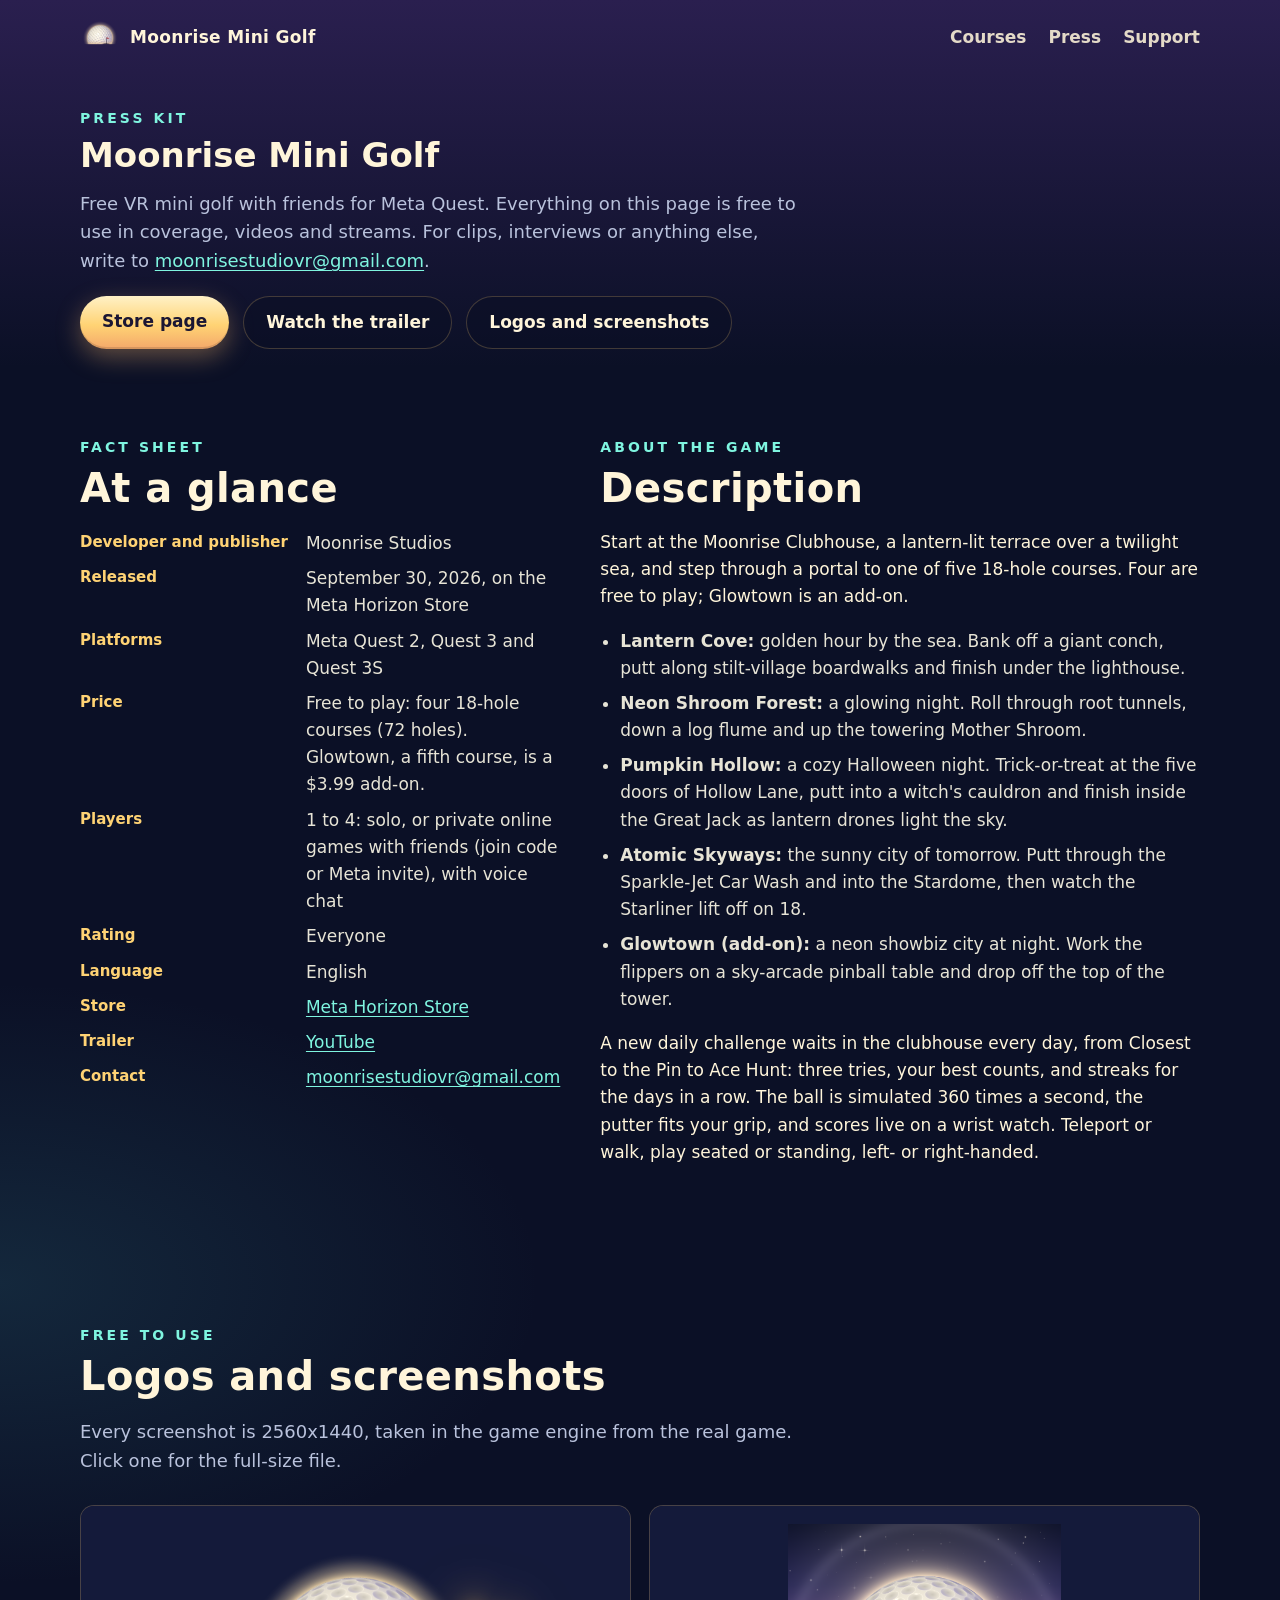
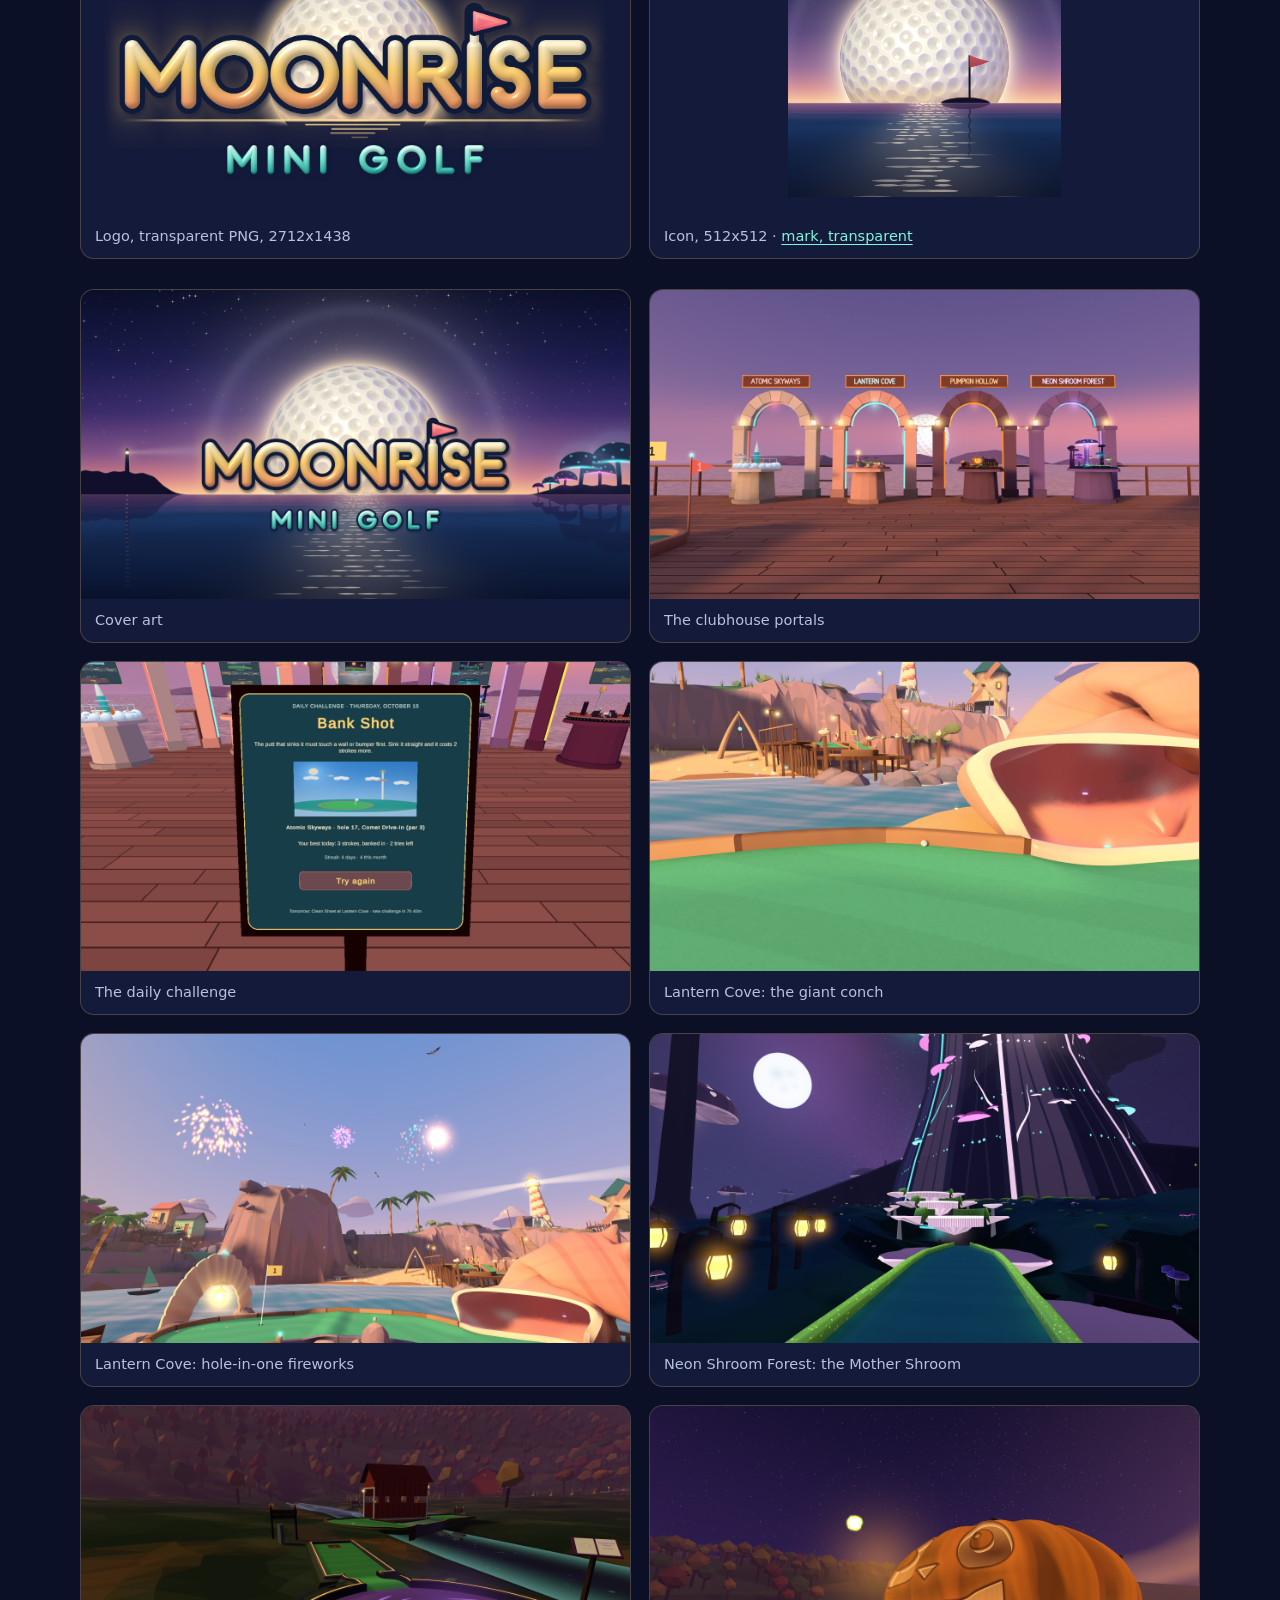
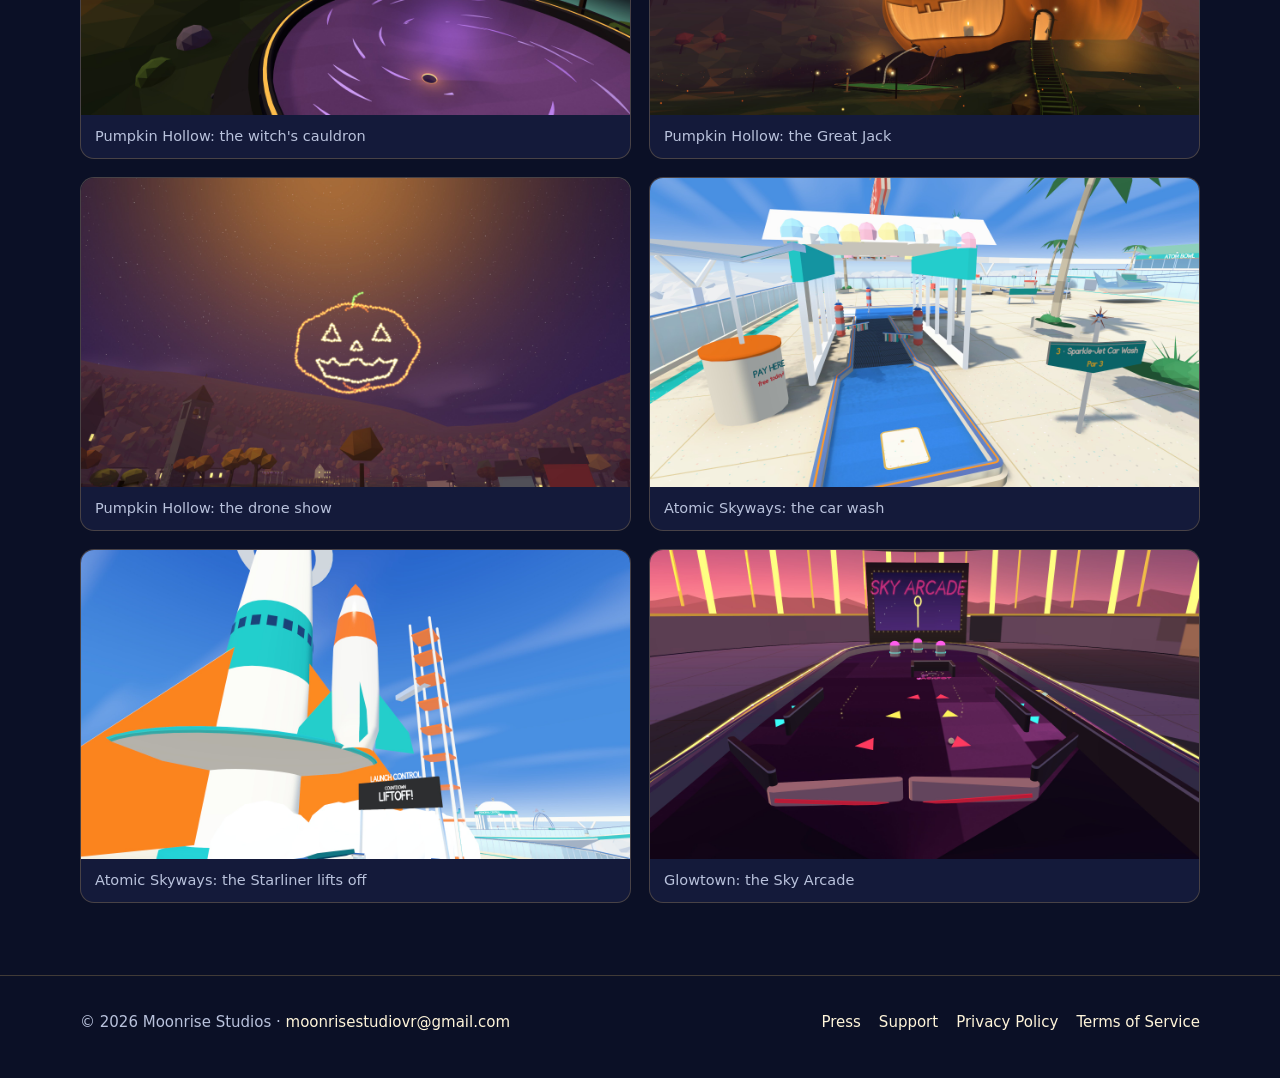
==== press.html @ bb6c95a4 "Press kit page: fact sheet, description, trailer, logos and full-size screenshots press.html with th" ====
<!doctype html>
<html lang="en">
<head>
  <meta charset="utf-8">
  <meta name="viewport" content="width=device-width, initial-scale=1">
  <title>Press kit · Moonrise Mini Golf</title>
  <meta name="description" content="Press kit for Moonrise Mini Golf, free VR mini golf for Meta Quest: facts, description, trailer, logos and full-size screenshots, free to use in coverage.">
  <link rel="canonical" href="https://dreamscale123.github.io/moonrise-mini-golf-site/press.html">
  <meta property="og:type" content="website">
  <meta property="og:site_name" content="Moonrise Mini Golf">
  <meta property="og:title" content="Moonrise Mini Golf press kit">
  <meta property="og:description" content="Facts, trailer, logos and full-size screenshots for coverage of Moonrise Mini Golf, free VR mini golf for Meta Quest.">
  <meta property="og:url" content="https://dreamscale123.github.io/moonrise-mini-golf-site/press.html">
  <meta property="og:image" content="https://dreamscale123.github.io/moonrise-mini-golf-site/assets/og-image.jpg">
  <meta property="og:image:width" content="1200">
  <meta property="og:image:height" content="630">
  <meta name="twitter:card" content="summary_large_image">
  <meta name="theme-color" content="#0b1026">
  <link rel="icon" href="assets/favicon.png">
  <link rel="apple-touch-icon" href="assets/icon-180.png">
  <link rel="stylesheet" href="assets/site.css">
</head>
<body>
  <nav class="nav" aria-label="Main">
    <div class="wrap">
      <a class="brand" href="index.html"><img src="assets/mark-128.png" alt=""><span>Moonrise Mini Golf</span></a>
      <ul>
        <li><a class="link" href="index.html#courses">Courses</a></li>
        <li><a class="link" href="press.html">Press</a></li>
        <li><a class="link" href="support.html">Support</a></li>
      </ul>
    </div>
  </nav>

  <main>
    <header class="doc-head">
      <div class="wrap">
        <h1><span class="eyebrow">Press kit</span>Moonrise Mini Golf</h1>
        <p class="lead">Free VR mini golf with friends for Meta Quest. Everything on this page is free to use in coverage, videos and streams. For clips, interviews or anything else, write to <a href="mailto:moonrisestudiovr@gmail.com">moonrisestudiovr@gmail.com</a>.</p>
        <div class="buttons" style="justify-content:flex-start;margin-top:20px">
          <a class="btn" href="https://vr.meta.me/s/212g9W8agUth2ZL">Store page</a>
          <a class="btn ghost" href="https://www.youtube.com/watch?v=6hmhTRCHols">Watch the trailer</a>
          <a class="btn ghost" href="#images">Logos and screenshots</a>
        </div>
      </div>
    </header>

    <section id="facts">
      <div class="wrap press-grid">
        <div>
          <h2><span class="eyebrow">Fact sheet</span>At a glance</h2>
          <dl class="facts">
            <dt>Developer and publisher</dt><dd>Moonrise Studios</dd>
            <dt>Released</dt><dd>September 30, 2026, on the Meta Horizon Store</dd>
            <dt>Platforms</dt><dd>Meta Quest 2, Quest 3 and Quest 3S</dd>
            <dt>Price</dt><dd>Free to play: four 18-hole courses (72 holes). Glowtown, a fifth course, is a $3.99 add-on.</dd>
            <dt>Players</dt><dd>1 to 4: solo, or private online games with friends (join code or Meta invite), with voice chat</dd>
            <dt>Rating</dt><dd>Everyone</dd>
            <dt>Language</dt><dd>English</dd>
            <dt>Store</dt><dd><a href="https://vr.meta.me/s/212g9W8agUth2ZL">Meta Horizon Store</a></dd>
            <dt>Trailer</dt><dd><a href="https://www.youtube.com/watch?v=6hmhTRCHols">YouTube</a></dd>
            <dt>Contact</dt><dd><a href="mailto:moonrisestudiovr@gmail.com">moonrisestudiovr@gmail.com</a></dd>
          </dl>
        </div>
        <div>
          <h2><span class="eyebrow">About the game</span>Description</h2>
          <p>Start at the Moonrise Clubhouse, a lantern-lit terrace over a twilight sea, and step through a portal to one of five 18-hole courses. Four are free to play; Glowtown is an add-on.</p>
          <ul class="press-list">
            <li><strong>Lantern Cove:</strong> golden hour by the sea. Bank off a giant conch, putt along stilt-village boardwalks and finish under the lighthouse.</li>
            <li><strong>Neon Shroom Forest:</strong> a glowing night. Roll through root tunnels, down a log flume and up the towering Mother Shroom.</li>
            <li><strong>Pumpkin Hollow:</strong> a cozy Halloween night. Trick-or-treat at the five doors of Hollow Lane, putt into a witch's cauldron and finish inside the Great Jack as lantern drones light the sky.</li>
            <li><strong>Atomic Skyways:</strong> the sunny city of tomorrow. Putt through the Sparkle-Jet Car Wash and into the Stardome, then watch the Starliner lift off on 18.</li>
            <li><strong>Glowtown (add-on):</strong> a neon showbiz city at night. Work the flippers on a sky-arcade pinball table and drop off the top of the tower.</li>
          </ul>
          <p>A new daily challenge waits in the clubhouse every day, from Closest to the Pin to Ace Hunt: three tries, your best counts, and streaks for the days in a row. The ball is simulated 360 times a second, the putter fits your grip, and scores live on a wrist watch. Teleport or walk, play seated or standing, left- or right-handed.</p>
        </div>
      </div>
    </section>

    <section id="images">
      <div class="wrap">
        <h2><span class="eyebrow">Free to use</span>Logos and screenshots</h2>
        <p class="lead">Every screenshot is 2560x1440, taken in the game engine from the real game. Click one for the full-size file.</p>
        <div class="gallery logos">
          <figure><a href="assets/press/moonrise-mini-golf-logo.png"><img loading="lazy" src="assets/press/moonrise-mini-golf-logo.png" alt="The Moonrise Mini Golf logo"></a><figcaption>Logo, transparent PNG, 2712x1438</figcaption></figure>
          <figure><a href="assets/press/moonrise-mini-golf-icon.png"><img loading="lazy" src="assets/press/moonrise-mini-golf-icon.png" alt="The game's icon: a golf-ball moon"></a><figcaption>Icon, 512x512 &middot; <a href="assets/press/moonrise-mini-golf-mark.png">mark, transparent</a></figcaption></figure>
        </div>
        <div class="gallery">
          <figure><a href="assets/press/moonrise-mini-golf-cover.jpg"><img loading="lazy" src="assets/press/moonrise-mini-golf-cover.jpg" alt="Cover art: a golf-ball moon rising over the sea behind the Moonrise Mini Golf logo"></a><figcaption>Cover art</figcaption></figure>
          <figure><a href="assets/press/clubhouse-portals.jpg"><img loading="lazy" src="assets/press/clubhouse-portals.jpg" alt="Four stone arches on the clubhouse terrace, each with a miniature of its course"></a><figcaption>The clubhouse portals</figcaption></figure>
          <figure><a href="assets/press/clubhouse-daily-challenge.jpg"><img loading="lazy" src="assets/press/clubhouse-daily-challenge.jpg" alt="The daily challenge board in the clubhouse"></a><figcaption>The daily challenge</figcaption></figure>
          <figure><a href="assets/press/lantern-cove-giant-conch.jpg"><img loading="lazy" src="assets/press/lantern-cove-giant-conch.jpg" alt="A golf ball rides the rail past a giant conch shell"></a><figcaption>Lantern Cove: the giant conch</figcaption></figure>
          <figure><a href="assets/press/lantern-cove-hole-in-one-fireworks.jpg"><img loading="lazy" src="assets/press/lantern-cove-hole-in-one-fireworks.jpg" alt="Fireworks over the cove and lighthouse after a hole-in-one"></a><figcaption>Lantern Cove: hole-in-one fireworks</figcaption></figure>
          <figure><a href="assets/press/neon-shroom-forest-mother-shroom.jpg"><img loading="lazy" src="assets/press/neon-shroom-forest-mother-shroom.jpg" alt="A glowing green leading to the giant Mother Shroom under a full moon"></a><figcaption>Neon Shroom Forest: the Mother Shroom</figcaption></figure>
          <figure><a href="assets/press/pumpkin-hollow-witchs-cauldron.jpg"><img loading="lazy" src="assets/press/pumpkin-hollow-witchs-cauldron.jpg" alt="A green ending at a swirling purple cauldron"></a><figcaption>Pumpkin Hollow: the witch's cauldron</figcaption></figure>
          <figure><a href="assets/press/pumpkin-hollow-great-jack.jpg"><img loading="lazy" src="assets/press/pumpkin-hollow-great-jack.jpg" alt="The Great Jack, a giant jack-o'-lantern, blazing under the moon"></a><figcaption>Pumpkin Hollow: the Great Jack</figcaption></figure>
          <figure><a href="assets/press/pumpkin-hollow-drone-show.jpg"><img loading="lazy" src="assets/press/pumpkin-hollow-drone-show.jpg" alt="Lantern drones drawing a jack-o'-lantern in the night sky"></a><figcaption>Pumpkin Hollow: the drone show</figcaption></figure>
          <figure><a href="assets/press/atomic-skyways-car-wash.jpg"><img loading="lazy" src="assets/press/atomic-skyways-car-wash.jpg" alt="A green running into a car wash with pastel brushes on a sunny rooftop"></a><figcaption>Atomic Skyways: the car wash</figcaption></figure>
          <figure><a href="assets/press/atomic-skyways-starliner-liftoff.jpg"><img loading="lazy" src="assets/press/atomic-skyways-starliner-liftoff.jpg" alt="The Starliner rocket lifting off over the sky city"></a><figcaption>Atomic Skyways: the Starliner lifts off</figcaption></figure>
          <figure><a href="assets/press/glowtown-sky-arcade.jpg"><img loading="lazy" src="assets/press/glowtown-sky-arcade.jpg" alt="A pinball-table green with flippers under the Sky Arcade's neon sign"></a><figcaption>Glowtown: the Sky Arcade</figcaption></figure>
        </div>
      </div>
    </section>
  </main>

  <footer>
    <div class="wrap">
      <div>&copy; 2026 Moonrise Studios &middot; <a href="mailto:moonrisestudiovr@gmail.com">moonrisestudiovr@gmail.com</a></div>
      <nav aria-label="Legal"><a href="press.html">Press</a><a href="support.html">Support</a><a href="privacy.html">Privacy Policy</a><a href="terms.html">Terms of Service</a></nav>
    </div>
  </footer>
</body>
</html>
---- assets/site.css ----
/* Moonrise Mini Golf: site styles. No external fonts, scripts or images: everything is local. */
:root {
  --night: #0b1026;
  --night-2: #141a3a;
  --violet: #2a1f4f;
  --ink: #fff5da;
  --muted: #b9c2dc;
  --gold: #ffd374;
  --peach: #f6ae7a;
  --aqua: #7ff5e0;
  --teal: #2e6f7e;
  --line: rgba(255, 211, 116, 0.22);
  --card: rgba(20, 26, 58, 0.72);
  --radius: 18px;
  --shadow: 0 18px 50px rgba(3, 5, 18, 0.55);
  --font: ui-rounded, "SF Pro Rounded", "Segoe UI Variable Display", "Segoe UI", system-ui, -apple-system, Roboto, "Helvetica Neue", Arial, sans-serif;
}

* { box-sizing: border-box; }
html { scroll-behavior: smooth; }
body {
  margin: 0;
  background: var(--night);
  background-image: radial-gradient(1200px 600px at 80% -10%, rgba(123, 90, 200, 0.28), transparent 60%),
                    radial-gradient(900px 500px at 0% 30%, rgba(46, 111, 126, 0.25), transparent 60%);
  color: var(--ink);
  font-family: var(--font);
  font-size: 17px;
  line-height: 1.6;
  -webkit-font-smoothing: antialiased;
}
img { max-width: 100%; display: block; }
a { color: var(--aqua); text-underline-offset: 3px; }
a:hover { color: var(--gold); }
.wrap { width: min(1120px, calc(100% - 32px)); margin: 0 auto; }

/* Navigation */
.nav { position: absolute; top: 0; left: 0; right: 0; z-index: 5; }
.nav .wrap { display: flex; align-items: center; justify-content: space-between; padding: 18px 0; }
.brand { display: flex; align-items: center; gap: 10px; color: var(--ink); text-decoration: none; font-weight: 700; letter-spacing: 0.02em; }
.brand img { width: 40px; height: 40px; }
.nav ul { list-style: none; display: flex; gap: 22px; margin: 0; padding: 0; }
.nav a.link { color: var(--ink); text-decoration: none; font-weight: 600; opacity: 0.88; }
.nav a.link:hover { color: var(--gold); opacity: 1; }

/* Hero */
.hero {
  position: relative;
  min-height: min(92vh, 900px);
  display: grid;
  place-items: center;
  text-align: center;
  background: url("hero.jpg") center / cover no-repeat;
  overflow: hidden;
}
.hero::before {
  content: "";
  position: absolute; inset: 0;
  background: radial-gradient(60% 55% at 50% 48%, rgba(11, 16, 38, 0.55), rgba(11, 16, 38, 0.15) 70%),
              linear-gradient(to bottom, rgba(11, 16, 38, 0.35), rgba(11, 16, 38, 0) 30%, rgba(11, 16, 38, 0) 60%, var(--night));
}
.hero .content { position: relative; z-index: 1; padding: 110px 16px 80px; }
.hero .logo { width: min(640px, 88vw); margin: 0 auto 18px; filter: drop-shadow(0 12px 30px rgba(3, 5, 18, 0.5)); }
.hero p.tag { font-size: clamp(19px, 2.4vw, 25px); font-weight: 700; margin: 0 0 6px; text-shadow: 0 2px 16px rgba(3, 5, 18, 0.7); }
.hero p.sub { color: var(--ink); opacity: 0.9; margin: 0 0 26px; text-shadow: 0 2px 12px rgba(3, 5, 18, 0.7); }
.buttons { display: flex; gap: 14px; justify-content: center; flex-wrap: wrap; }
.btn {
  display: inline-block; padding: 12px 22px; border-radius: 999px; font-weight: 700; text-decoration: none;
  background: linear-gradient(180deg, #fff1c6, var(--gold) 55%, #f3a86a); color: #1b1633;
  box-shadow: 0 8px 24px rgba(255, 190, 110, 0.35), inset 0 -2px 0 rgba(0, 0, 0, 0.12);
}
.btn:hover { color: #1b1633; transform: translateY(-1px); }
.btn.ghost { background: rgba(11, 16, 38, 0.55); color: var(--ink); border: 1px solid var(--line); box-shadow: none; }
.btn.ghost:hover { color: var(--gold); }

/* Sections */
section { padding: 72px 0; }
h1, h2, h3 { line-height: 1.2; margin: 0 0 14px; }
h2 { font-size: clamp(28px, 3.6vw, 40px); letter-spacing: 0.01em; }
h1 .eyebrow, h2 .eyebrow { display: block; font-size: 14px; letter-spacing: 0.22em; text-transform: uppercase; color: var(--aqua); margin-bottom: 8px; }
.lead { color: var(--muted); max-width: 720px; font-size: 18px; }

.courses { display: grid; grid-template-columns: repeat(2, 1fr); gap: 26px; margin-top: 30px; }
.course { background: var(--card); border: 1px solid var(--line); border-radius: var(--radius); overflow: hidden; box-shadow: var(--shadow); }
.course .art { aspect-ratio: 16 / 9; width: 100%; height: auto; display: block; object-fit: cover; }
.course .body { padding: 20px 22px 24px; }
.course h3 { font-size: 24px; }
.course h3 small { display: block; font-size: 13px; font-weight: 700; letter-spacing: 0.18em; text-transform: uppercase; color: var(--gold); margin-bottom: 4px; }
.course.forest h3 small { color: var(--aqua); }
.course.hollow h3 small { color: #ff9a4d; }
.course.skyways h3 small { color: #7fd3ff; }
.course.glowtown h3 small { color: #ff7ad9; }
.course p { color: var(--muted); margin: 0; }

.features { display: grid; grid-template-columns: repeat(4, 1fr); gap: 20px; margin-top: 30px; }
.feature { background: var(--card); border: 1px solid var(--line); border-radius: var(--radius); padding: 22px; }
.feature svg { width: 40px; height: 40px; margin-bottom: 12px; }
.feature h3 { font-size: 19px; }
.feature p { color: var(--muted); margin: 0; font-size: 15.5px; }

.gallery { display: grid; grid-template-columns: repeat(2, 1fr); gap: 18px; margin-top: 30px; }
.gallery figure { margin: 0; border-radius: 14px; overflow: hidden; border: 1px solid var(--line); background: var(--night-2); }
.gallery img { width: 100%; aspect-ratio: 16 / 9; object-fit: cover; }
.gallery figcaption { padding: 10px 14px; color: var(--muted); font-size: 14.5px; }

.band { background: linear-gradient(120deg, rgba(42, 31, 79, 0.8), rgba(46, 111, 126, 0.45)); border-top: 1px solid var(--line); border-bottom: 1px solid var(--line); }
.band .wrap { display: grid; grid-template-columns: 1.2fr 1fr; gap: 36px; align-items: center; }
.band ul { margin: 0; padding-left: 20px; color: var(--muted); }
.band li { margin: 6px 0; }

/* Documents (privacy, terms, support) */
.doc-head { padding: 110px 0 18px; background: linear-gradient(to bottom, var(--violet), transparent); }
.doc-head p { color: var(--muted); margin: 0; }
.doc { padding: 20px 0 72px; }
.doc .wrap { max-width: 820px; }
.doc h2 { font-size: 24px; margin-top: 38px; color: var(--gold); }
.doc h3 { font-size: 19px; margin-top: 24px; }
.doc p, .doc li { color: #e7e4d6; }
.doc table { width: 100%; border-collapse: collapse; margin: 14px 0; font-size: 15.5px; }
.doc th, .doc td { text-align: left; vertical-align: top; padding: 10px 12px; border-bottom: 1px solid var(--line); }
.doc th { color: var(--aqua); font-weight: 700; }
.note { background: rgba(127, 245, 224, 0.08); border: 1px solid rgba(127, 245, 224, 0.3); border-radius: 12px; padding: 14px 18px; }
details { background: var(--card); border: 1px solid var(--line); border-radius: 12px; padding: 14px 18px; margin: 12px 0; }
details summary { cursor: pointer; font-weight: 700; color: var(--ink); }
details[open] summary { color: var(--gold); margin-bottom: 8px; }
kbd { font-family: inherit; font-size: 0.9em; padding: 1px 7px; border-radius: 6px; border: 1px solid var(--line); background: rgba(255, 255, 255, 0.06); }

/* Footer */
footer { border-top: 1px solid var(--line); padding: 34px 0 44px; color: var(--muted); font-size: 15px; }
footer .wrap { display: flex; justify-content: space-between; gap: 20px; flex-wrap: wrap; }
footer nav { display: flex; gap: 18px; flex-wrap: wrap; }
footer a { color: var(--ink); text-decoration: none; }

@media (max-width: 900px) {
  .features { grid-template-columns: repeat(2, 1fr); }
  .band .wrap { grid-template-columns: 1fr; }
}
@media (max-width: 640px) {
  body { font-size: 16px; }
  .nav ul { gap: 14px; }
  .nav .brand span { display: none; }
  .courses, .gallery, .features { grid-template-columns: 1fr; }
  section { padding: 54px 0; }
}
@media (prefers-reduced-motion: reduce) {
  html { scroll-behavior: auto; }
  .btn:hover { transform: none; }
}

/* Press kit */
.press-grid { display: grid; grid-template-columns: 1fr 1.3fr; gap: 40px; align-items: start; }
.facts { display: grid; grid-template-columns: max-content 1fr; gap: 8px 18px; margin: 18px 0 0; }
.facts dt { color: var(--gold); font-weight: 700; font-size: 15px; }
.facts dd { margin: 0; color: #e7e4d6; }
.press-list { padding-left: 20px; color: #e7e4d6; }
.press-list li { margin: 8px 0; }
.gallery.logos img { aspect-ratio: 16 / 9; object-fit: contain; padding: 18px; background: var(--night-2); }
@media (max-width: 900px) { .press-grid { grid-template-columns: 1fr; } }
@media (max-width: 640px) { .facts { grid-template-columns: 1fr; } .facts dd { margin-bottom: 8px; } }
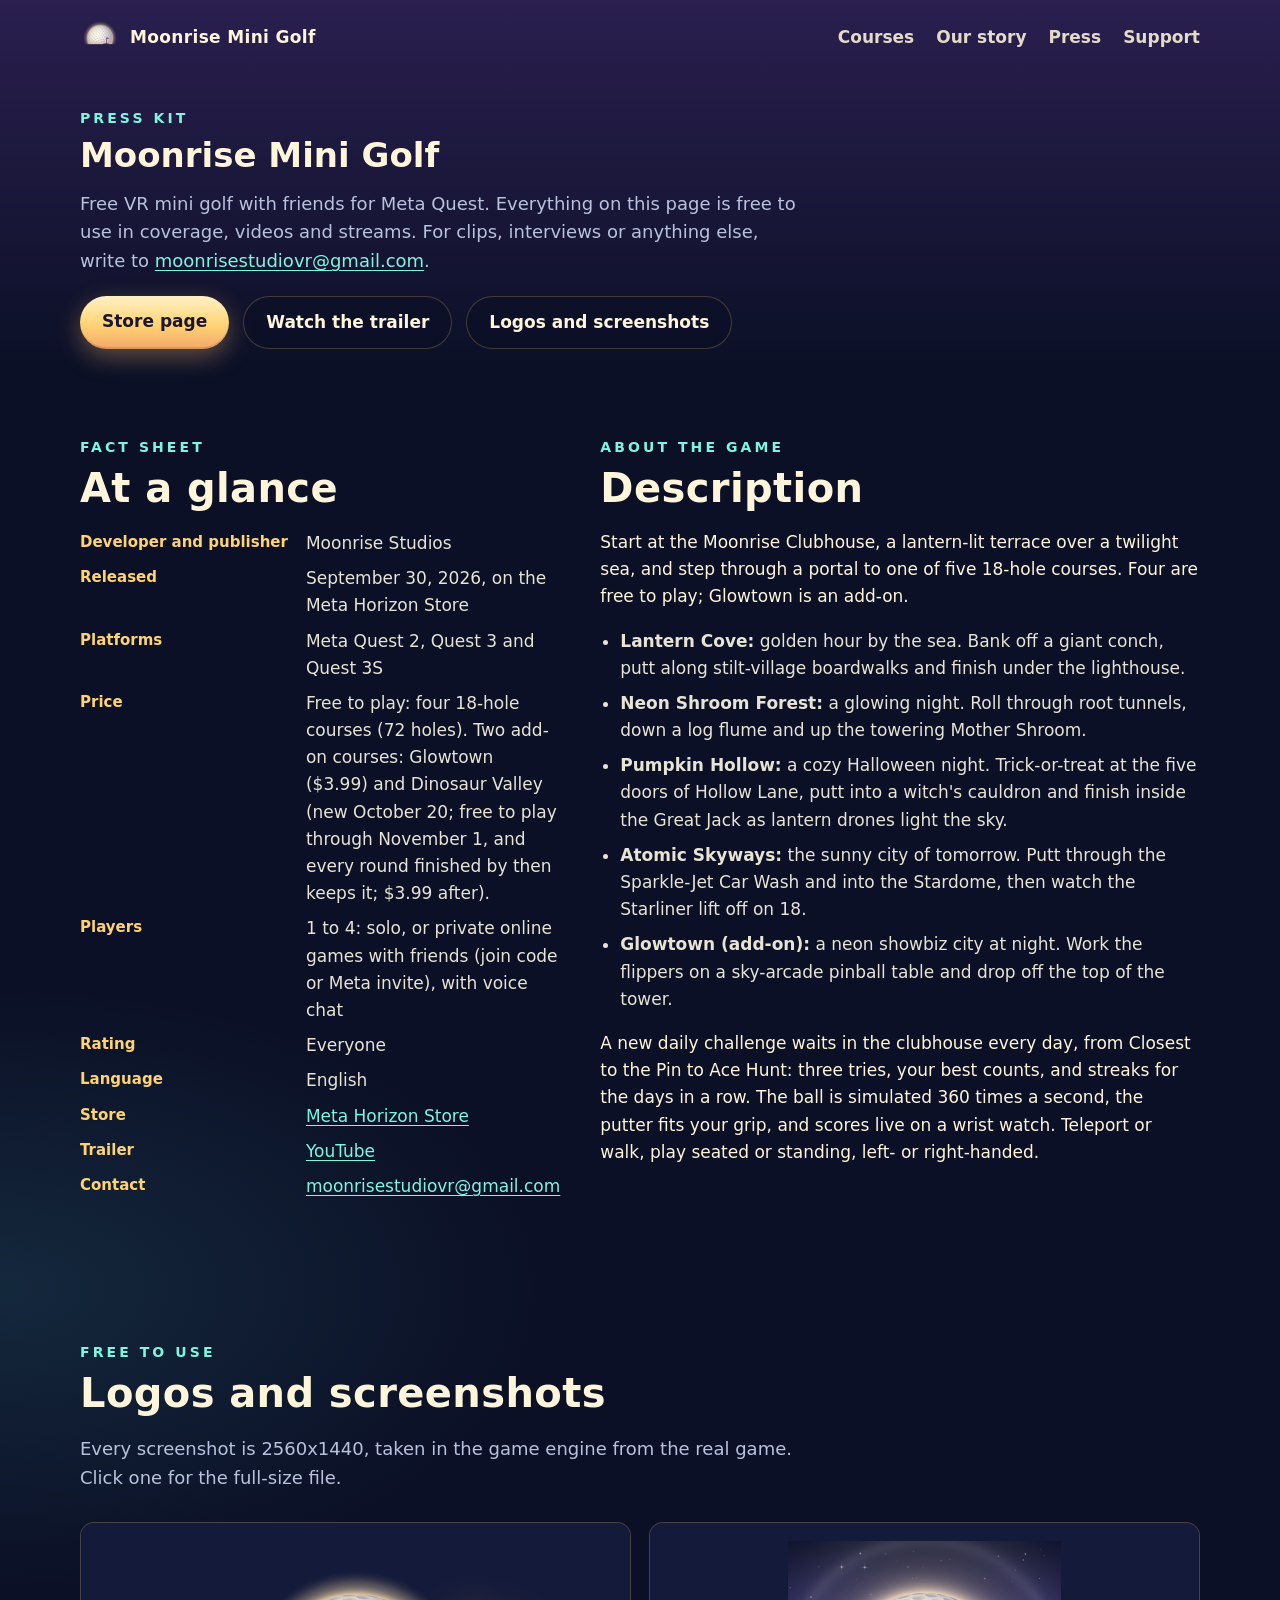
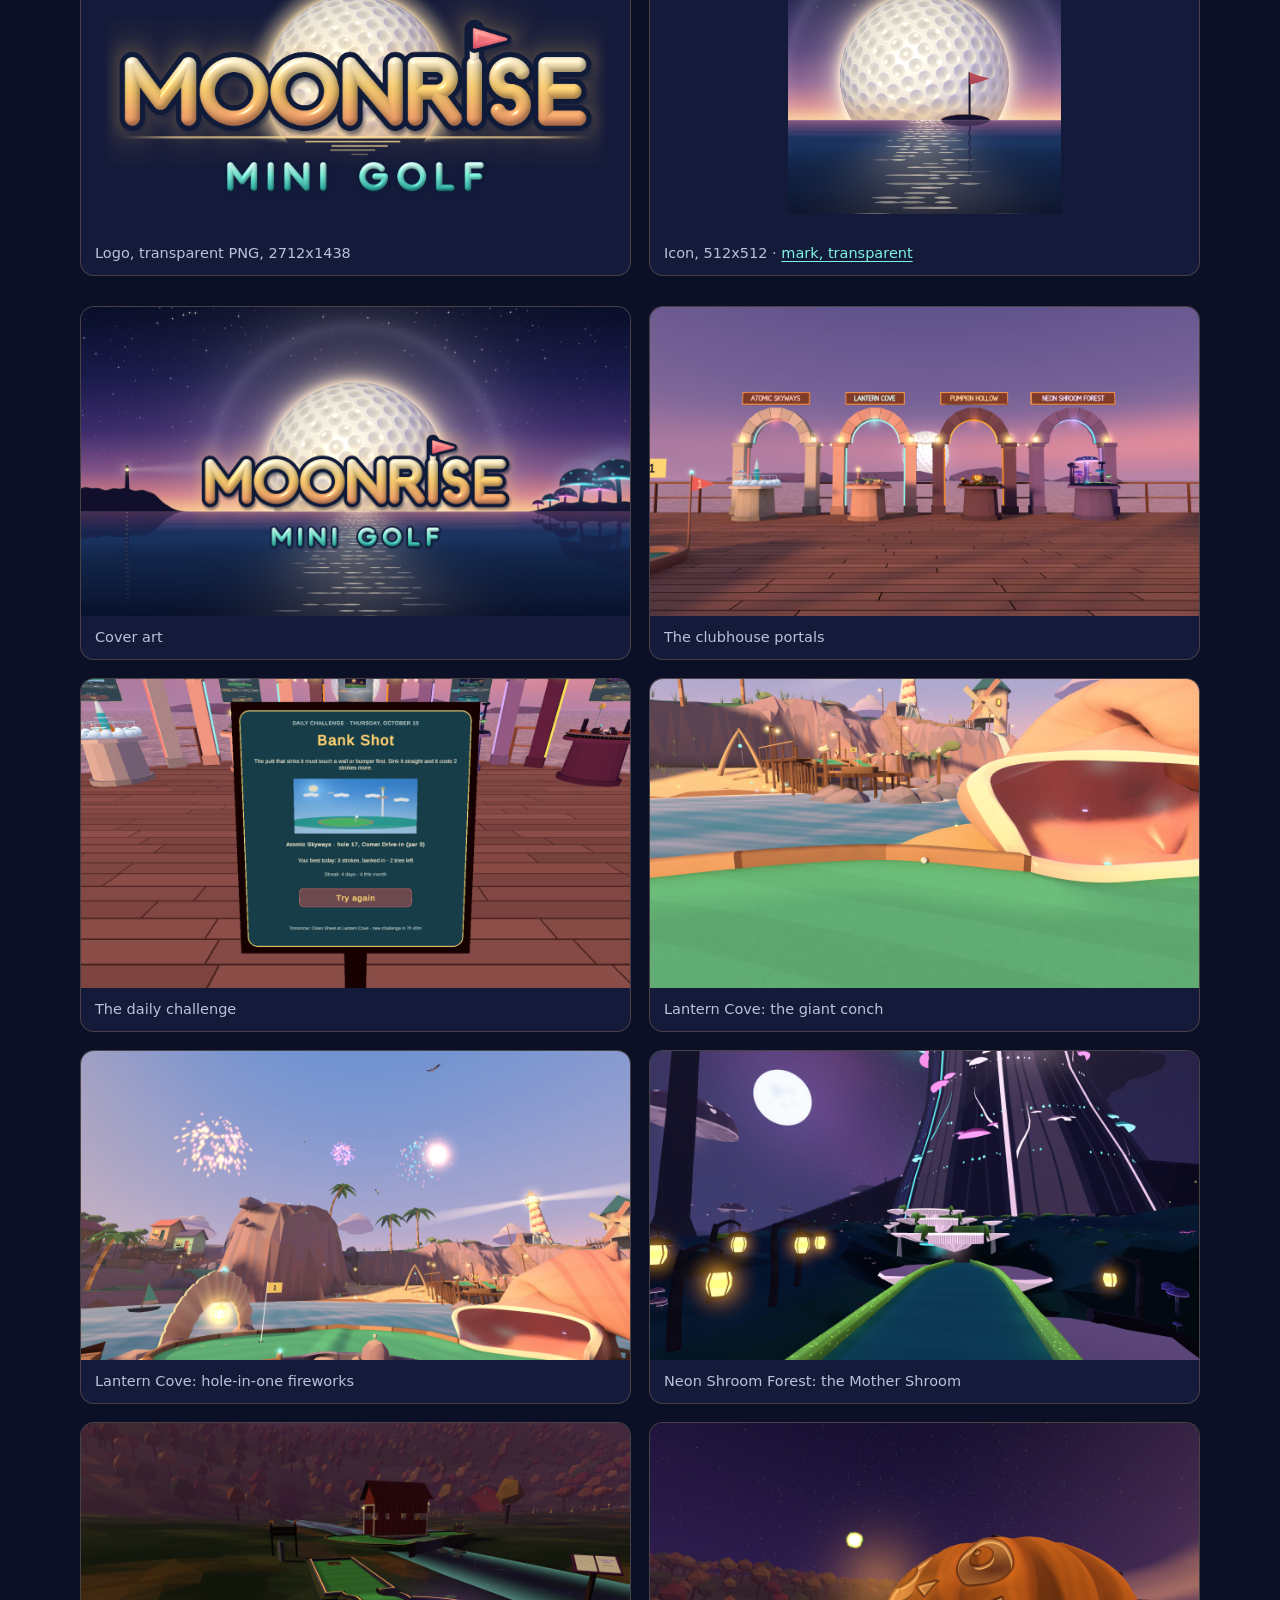
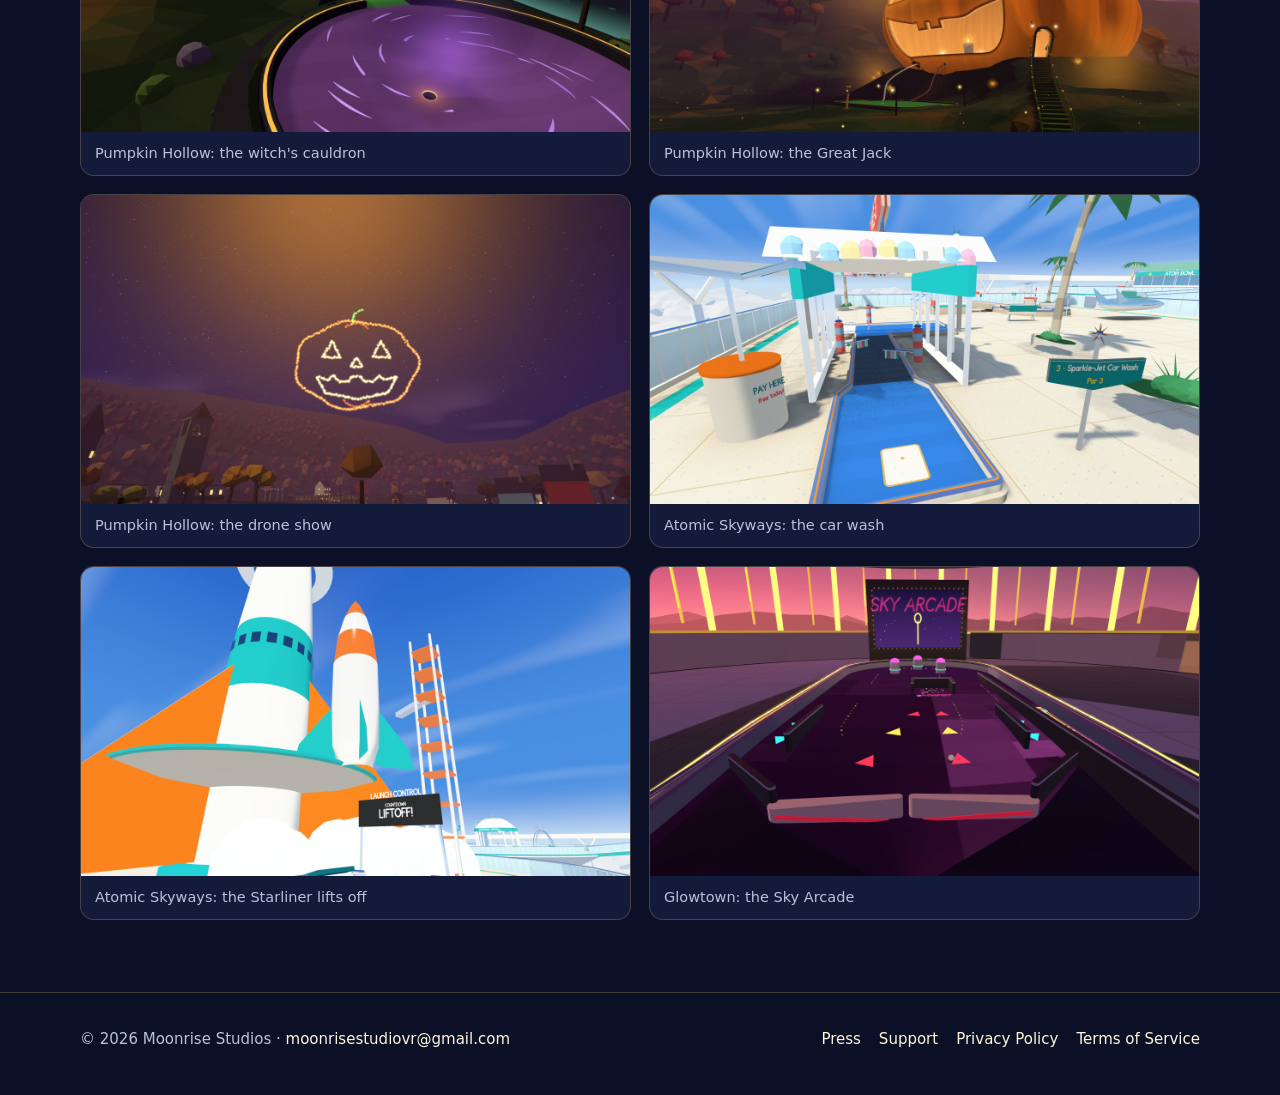
==== commit 4bacf2b9: "Dinosaur Valley on the home page (a band, a course card, the nav), Glowtown past its launch week, th" ====
--- a/press.html
+++ b/press.html
@@ -26,6 +26,7 @@
       <a class="brand" href="index.html"><img src="assets/mark-128.png" alt=""><span>Moonrise Mini Golf</span></a>
       <ul>
         <li><a class="link" href="index.html#courses">Courses</a></li>
+        <li><a class="link" href="story.html">Our story</a></li>
         <li><a class="link" href="press.html">Press</a></li>
         <li><a class="link" href="support.html">Support</a></li>
       </ul>
@@ -53,7 +54,7 @@
             <dt>Developer and publisher</dt><dd>Moonrise Studios</dd>
             <dt>Released</dt><dd>September 30, 2026, on the Meta Horizon Store</dd>
             <dt>Platforms</dt><dd>Meta Quest 2, Quest 3 and Quest 3S</dd>
-            <dt>Price</dt><dd>Free to play: four 18-hole courses (72 holes). Glowtown, a fifth course, is a $3.99 add-on.</dd>
+            <dt>Price</dt><dd>Free to play: four 18-hole courses (72 holes). Two add-on courses: Glowtown ($3.99) and Dinosaur Valley (new October 20; free to play through November 1, and every round finished by then keeps it; $3.99 after).</dd>
             <dt>Players</dt><dd>1 to 4: solo, or private online games with friends (join code or Meta invite), with voice chat</dd>
             <dt>Rating</dt><dd>Everyone</dd>
             <dt>Language</dt><dd>English</dd>
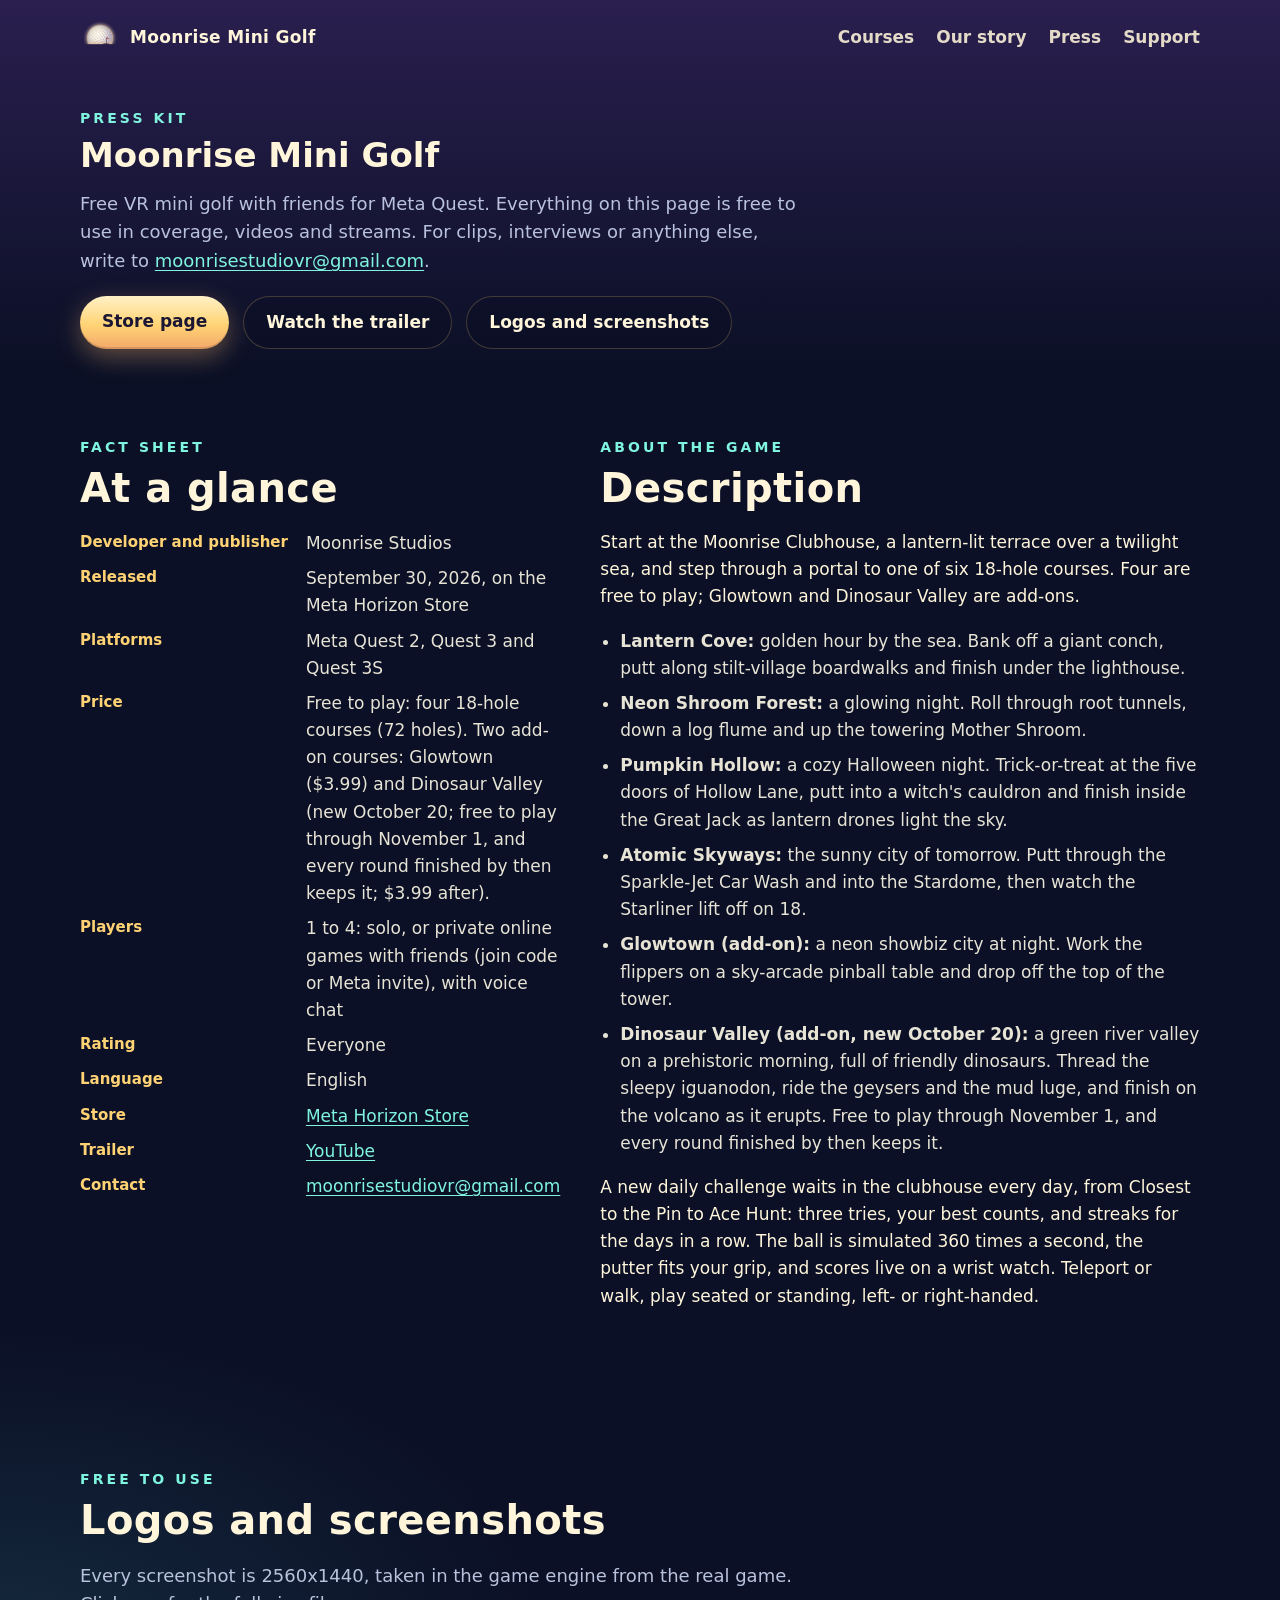
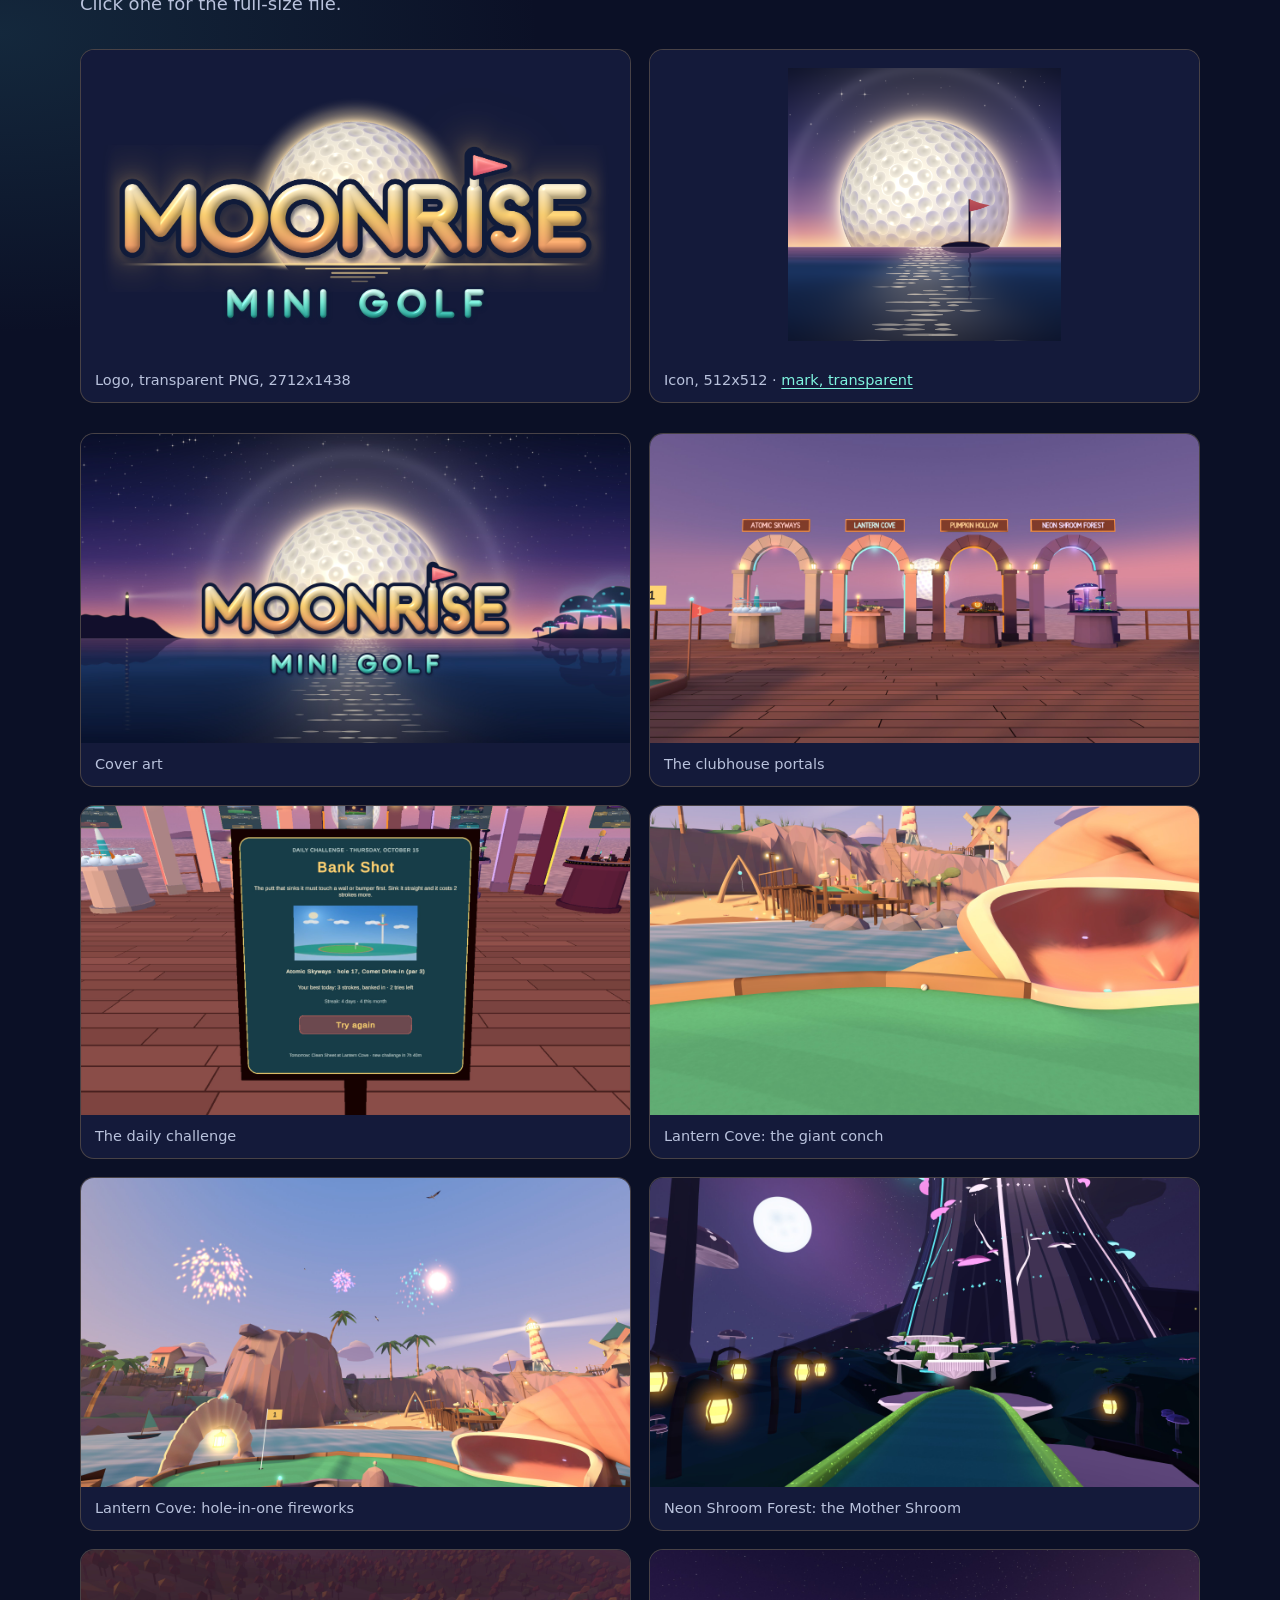
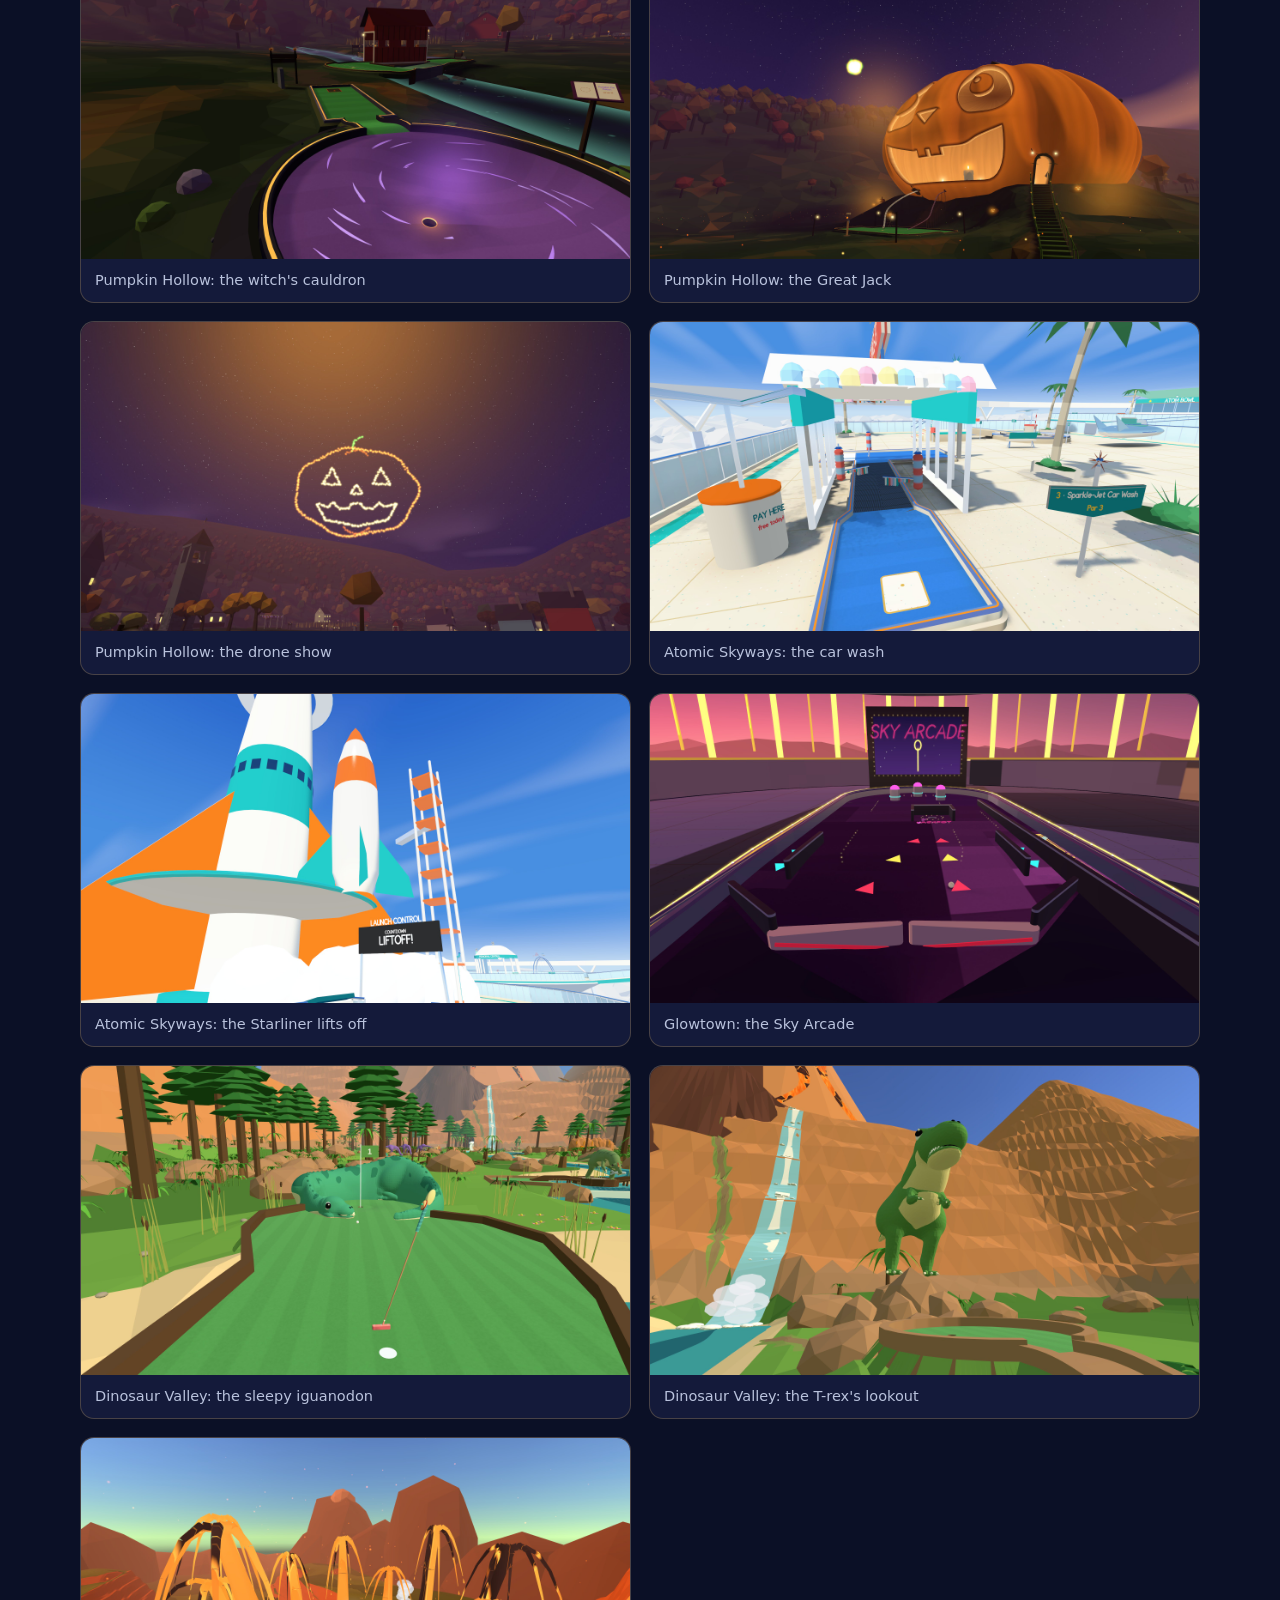
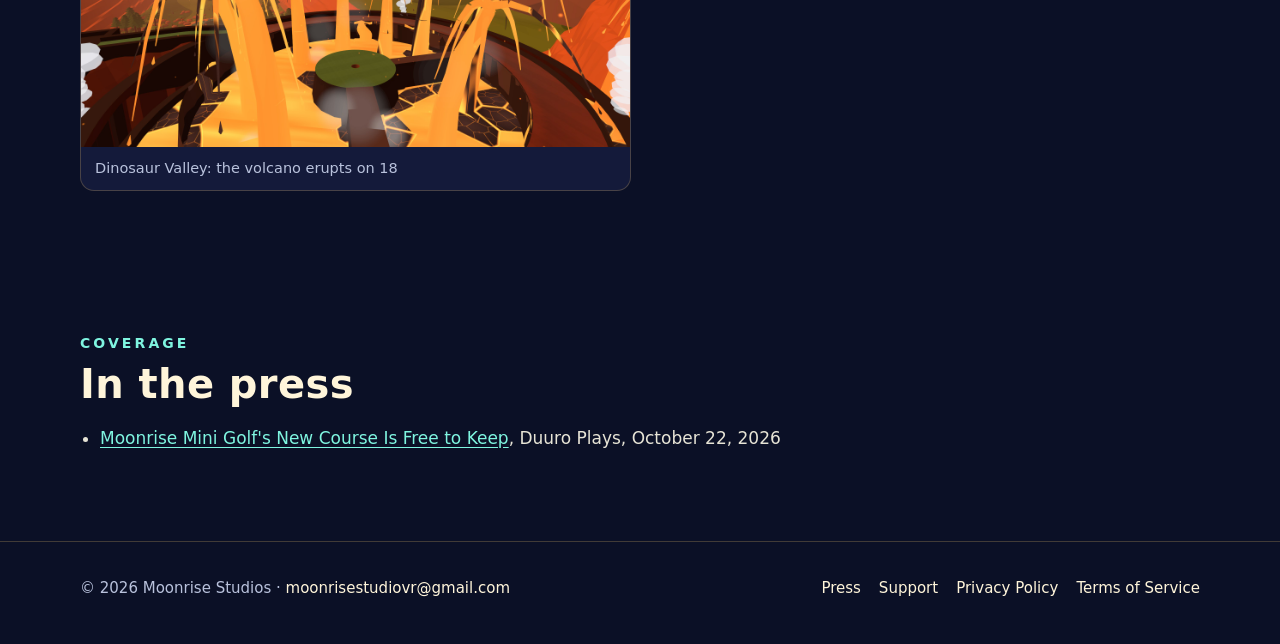
==== commit 866118b5: "Press kit: Dinosaur Valley (six courses, its description, three screenshots) and a Coverage section " ====
--- a/press.html
+++ b/press.html
@@ -65,13 +65,14 @@
         </div>
         <div>
           <h2><span class="eyebrow">About the game</span>Description</h2>
-          <p>Start at the Moonrise Clubhouse, a lantern-lit terrace over a twilight sea, and step through a portal to one of five 18-hole courses. Four are free to play; Glowtown is an add-on.</p>
+          <p>Start at the Moonrise Clubhouse, a lantern-lit terrace over a twilight sea, and step through a portal to one of six 18-hole courses. Four are free to play; Glowtown and Dinosaur Valley are add-ons.</p>
           <ul class="press-list">
             <li><strong>Lantern Cove:</strong> golden hour by the sea. Bank off a giant conch, putt along stilt-village boardwalks and finish under the lighthouse.</li>
             <li><strong>Neon Shroom Forest:</strong> a glowing night. Roll through root tunnels, down a log flume and up the towering Mother Shroom.</li>
             <li><strong>Pumpkin Hollow:</strong> a cozy Halloween night. Trick-or-treat at the five doors of Hollow Lane, putt into a witch's cauldron and finish inside the Great Jack as lantern drones light the sky.</li>
             <li><strong>Atomic Skyways:</strong> the sunny city of tomorrow. Putt through the Sparkle-Jet Car Wash and into the Stardome, then watch the Starliner lift off on 18.</li>
             <li><strong>Glowtown (add-on):</strong> a neon showbiz city at night. Work the flippers on a sky-arcade pinball table and drop off the top of the tower.</li>
+            <li><strong>Dinosaur Valley (add-on, new October 20):</strong> a green river valley on a prehistoric morning, full of friendly dinosaurs. Thread the sleepy iguanodon, ride the geysers and the mud luge, and finish on the volcano as it erupts. Free to play through November 1, and every round finished by then keeps it.</li>
           </ul>
           <p>A new daily challenge waits in the clubhouse every day, from Closest to the Pin to Ace Hunt: three tries, your best counts, and streaks for the days in a row. The ball is simulated 360 times a second, the putter fits your grip, and scores live on a wrist watch. Teleport or walk, play seated or standing, left- or right-handed.</p>
         </div>
@@ -99,7 +100,19 @@
           <figure><a href="assets/press/atomic-skyways-car-wash.jpg"><img loading="lazy" src="assets/press/atomic-skyways-car-wash.jpg" alt="A green running into a car wash with pastel brushes on a sunny rooftop"></a><figcaption>Atomic Skyways: the car wash</figcaption></figure>
           <figure><a href="assets/press/atomic-skyways-starliner-liftoff.jpg"><img loading="lazy" src="assets/press/atomic-skyways-starliner-liftoff.jpg" alt="The Starliner rocket lifting off over the sky city"></a><figcaption>Atomic Skyways: the Starliner lifts off</figcaption></figure>
           <figure><a href="assets/press/glowtown-sky-arcade.jpg"><img loading="lazy" src="assets/press/glowtown-sky-arcade.jpg" alt="A pinball-table green with flippers under the Sky Arcade's neon sign"></a><figcaption>Glowtown: the Sky Arcade</figcaption></figure>
+          <figure><a href="assets/press/dinosaur-valley-sleepy-iguanodon.jpg"><img loading="lazy" src="assets/press/dinosaur-valley-sleepy-iguanodon.jpg" alt="A putt past a sleepy iguanodon lying across the green"></a><figcaption>Dinosaur Valley: the sleepy iguanodon</figcaption></figure>
+          <figure><a href="assets/press/dinosaur-valley-trex-lookout.jpg"><img loading="lazy" src="assets/press/dinosaur-valley-trex-lookout.jpg" alt="A T-rex on his rocky lookout above the course"></a><figcaption>Dinosaur Valley: the T-rex's lookout</figcaption></figure>
+          <figure><a href="assets/press/dinosaur-valley-volcano-erupting.jpg"><img loading="lazy" src="assets/press/dinosaur-valley-volcano-erupting.jpg" alt="The volcano erupting around the island green in its crater"></a><figcaption>Dinosaur Valley: the volcano erupts on 18</figcaption></figure>
         </div>
+      </div>
+    </section>
+
+    <section id="coverage">
+      <div class="wrap">
+        <h2><span class="eyebrow">Coverage</span>In the press</h2>
+        <ul class="press-list">
+          <li><a href="https://duuro.net/blog/moonrise-mini-golf-dinosaur-valley-free-to-keep">Moonrise Mini Golf's New Course Is Free to Keep</a>, Duuro Plays, October 22, 2026</li>
+        </ul>
       </div>
     </section>
   </main>
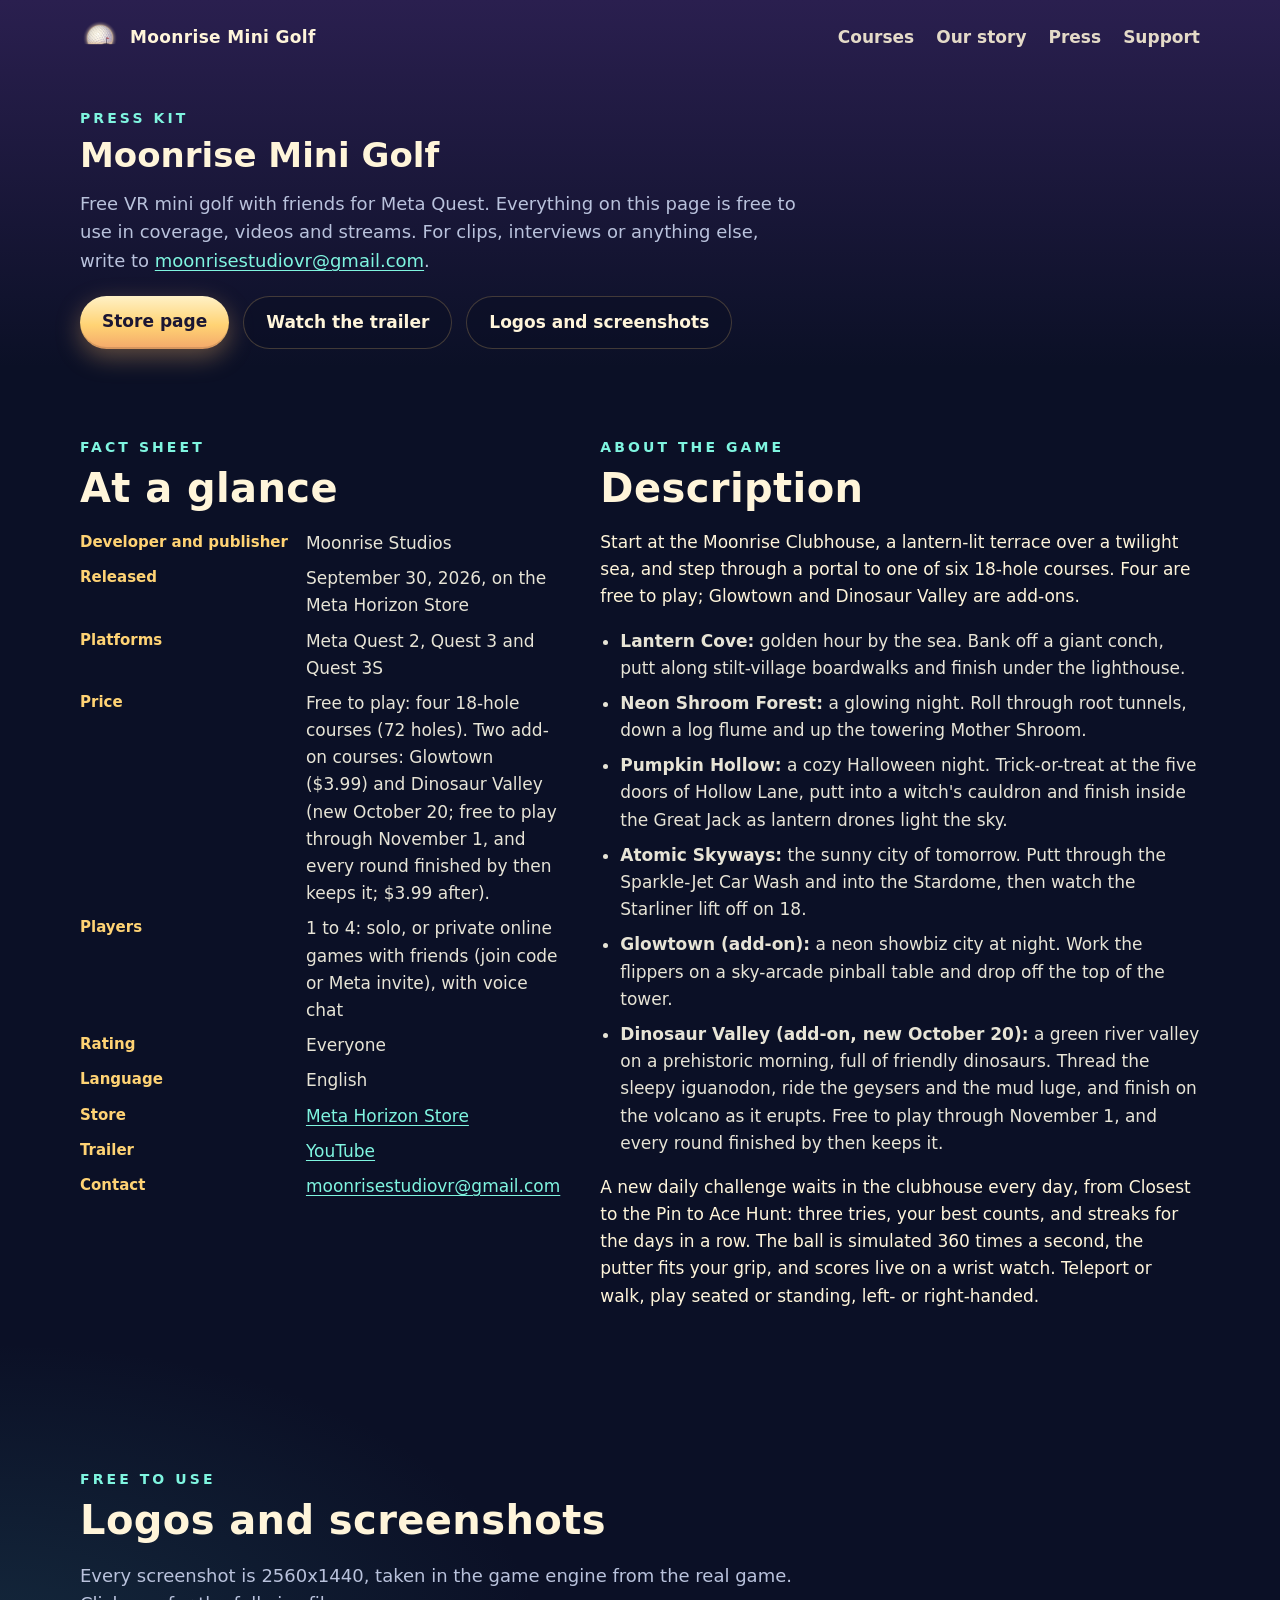
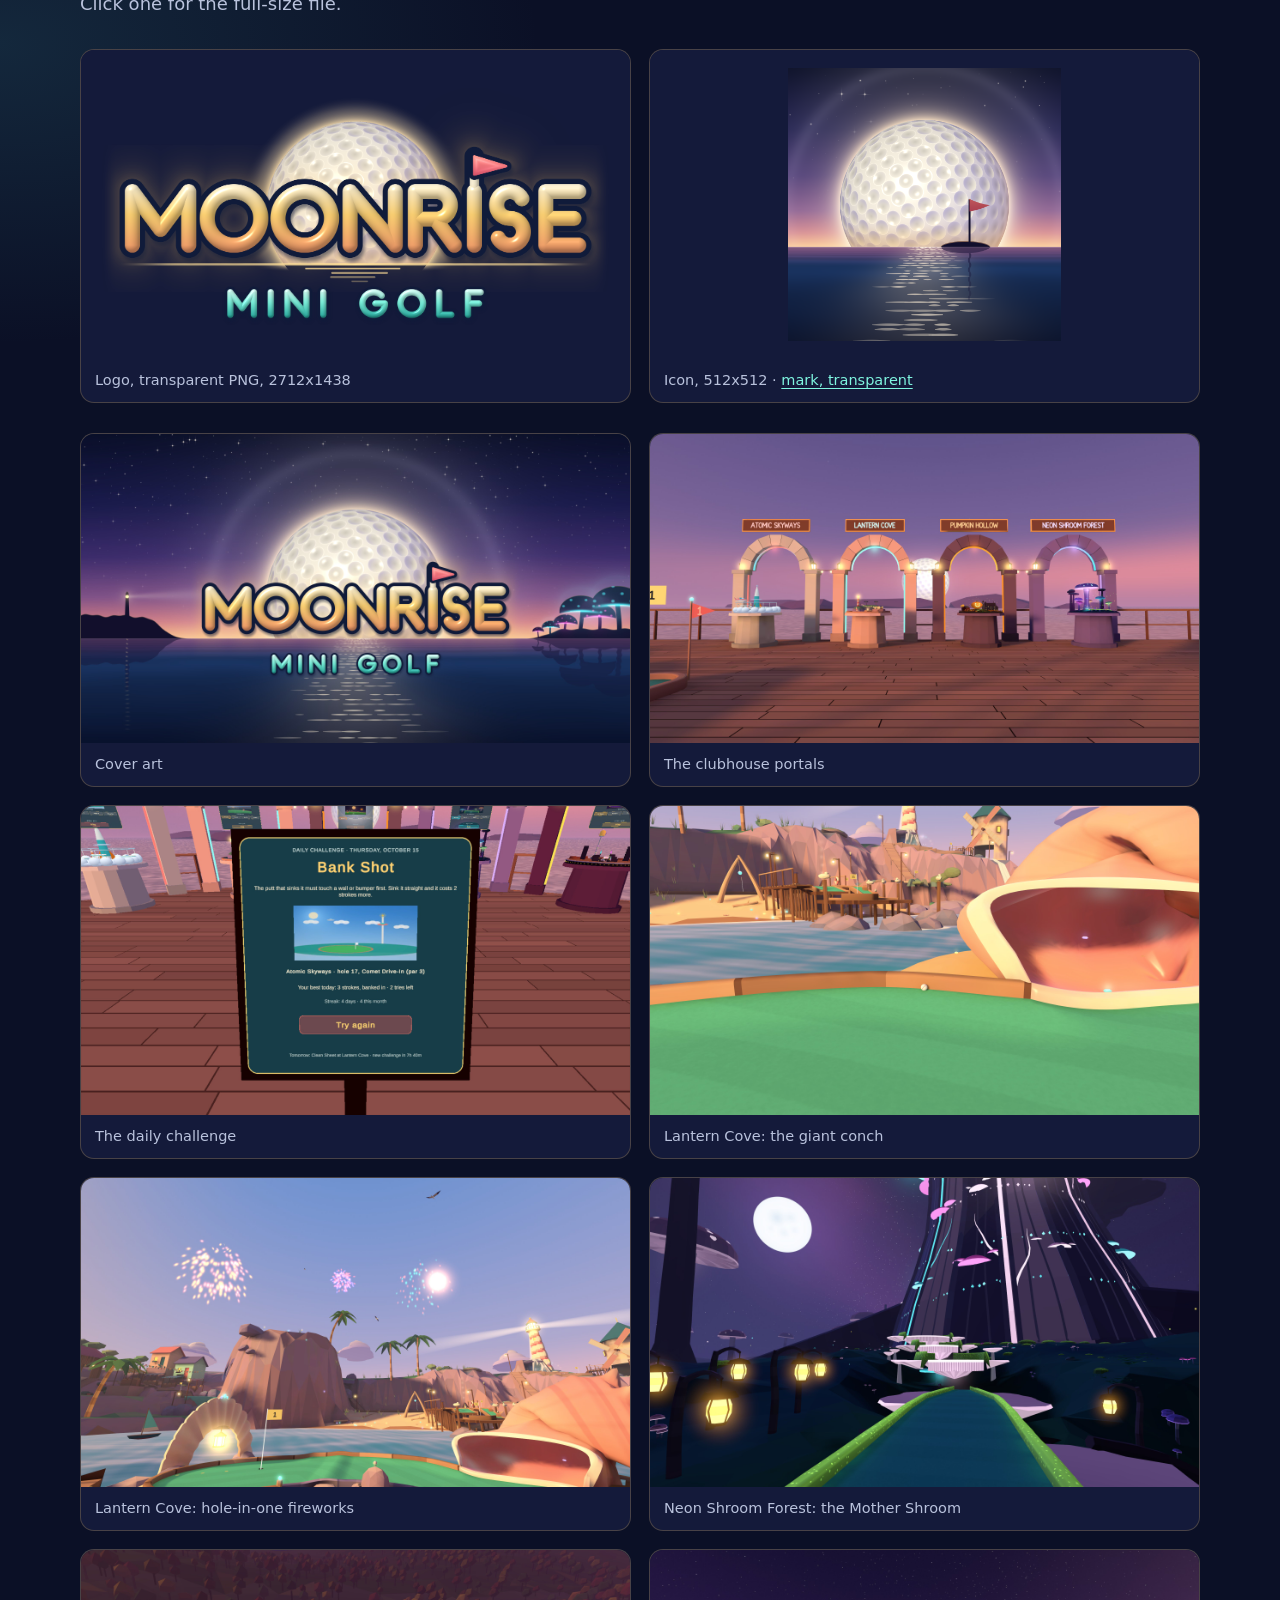
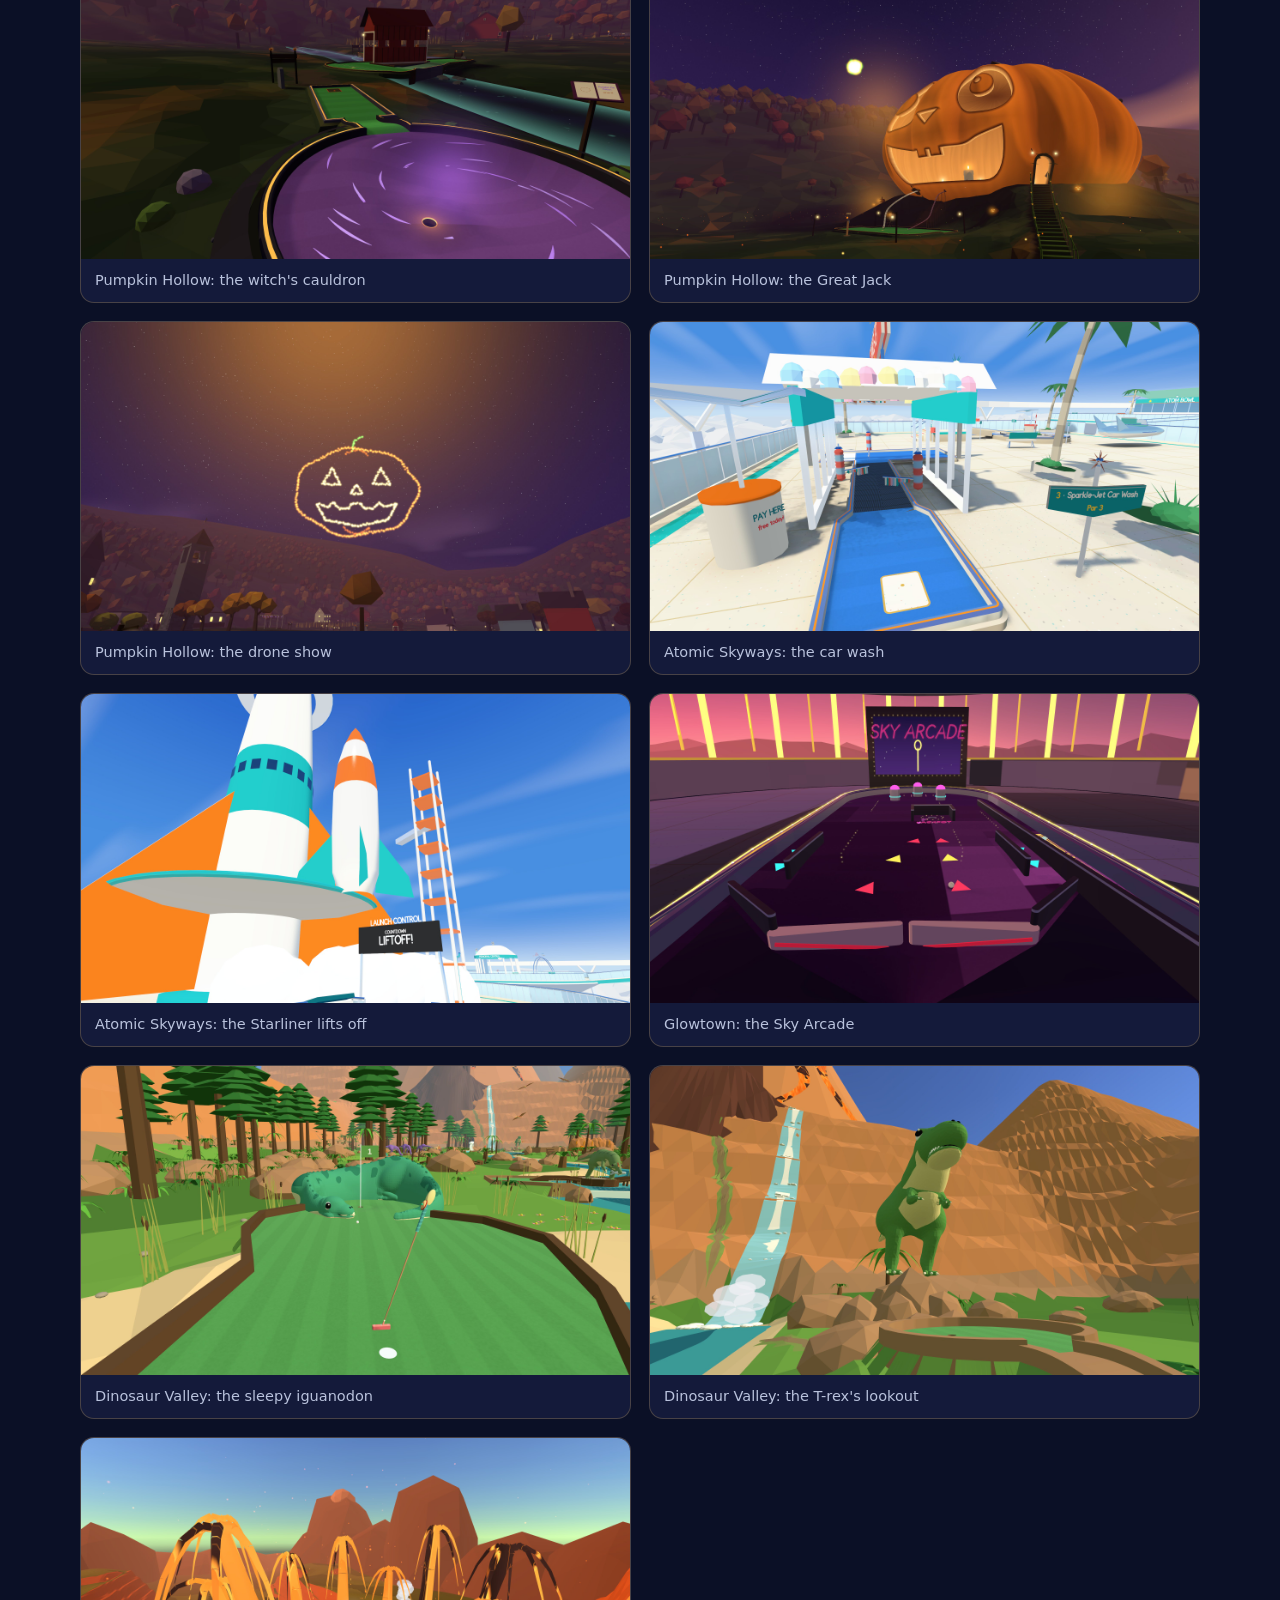
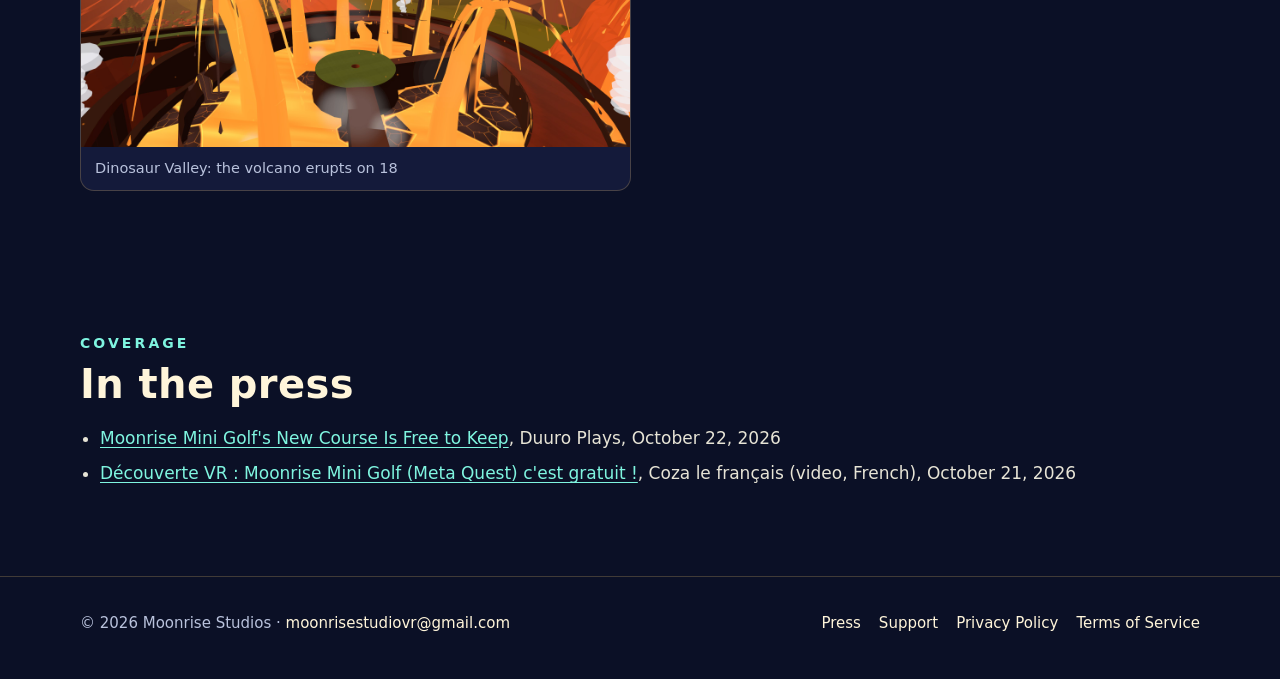
==== commit 22effbb4: "Press kit: add Coza le francais's video to Coverage Co-Authored-By: Claude Opus 5.5 <noreply@anthrop" ====
--- a/press.html
+++ b/press.html
@@ -112,6 +112,7 @@
         <h2><span class="eyebrow">Coverage</span>In the press</h2>
         <ul class="press-list">
           <li><a href="https://duuro.net/blog/moonrise-mini-golf-dinosaur-valley-free-to-keep">Moonrise Mini Golf's New Course Is Free to Keep</a>, Duuro Plays, October 22, 2026</li>
+          <li><a href="https://www.youtube.com/watch?v=3sCAmWdDG3M">Découverte VR : Moonrise Mini Golf (Meta Quest) c'est gratuit !</a>, Coza le français (video, French), October 21, 2026</li>
         </ul>
       </div>
     </section>
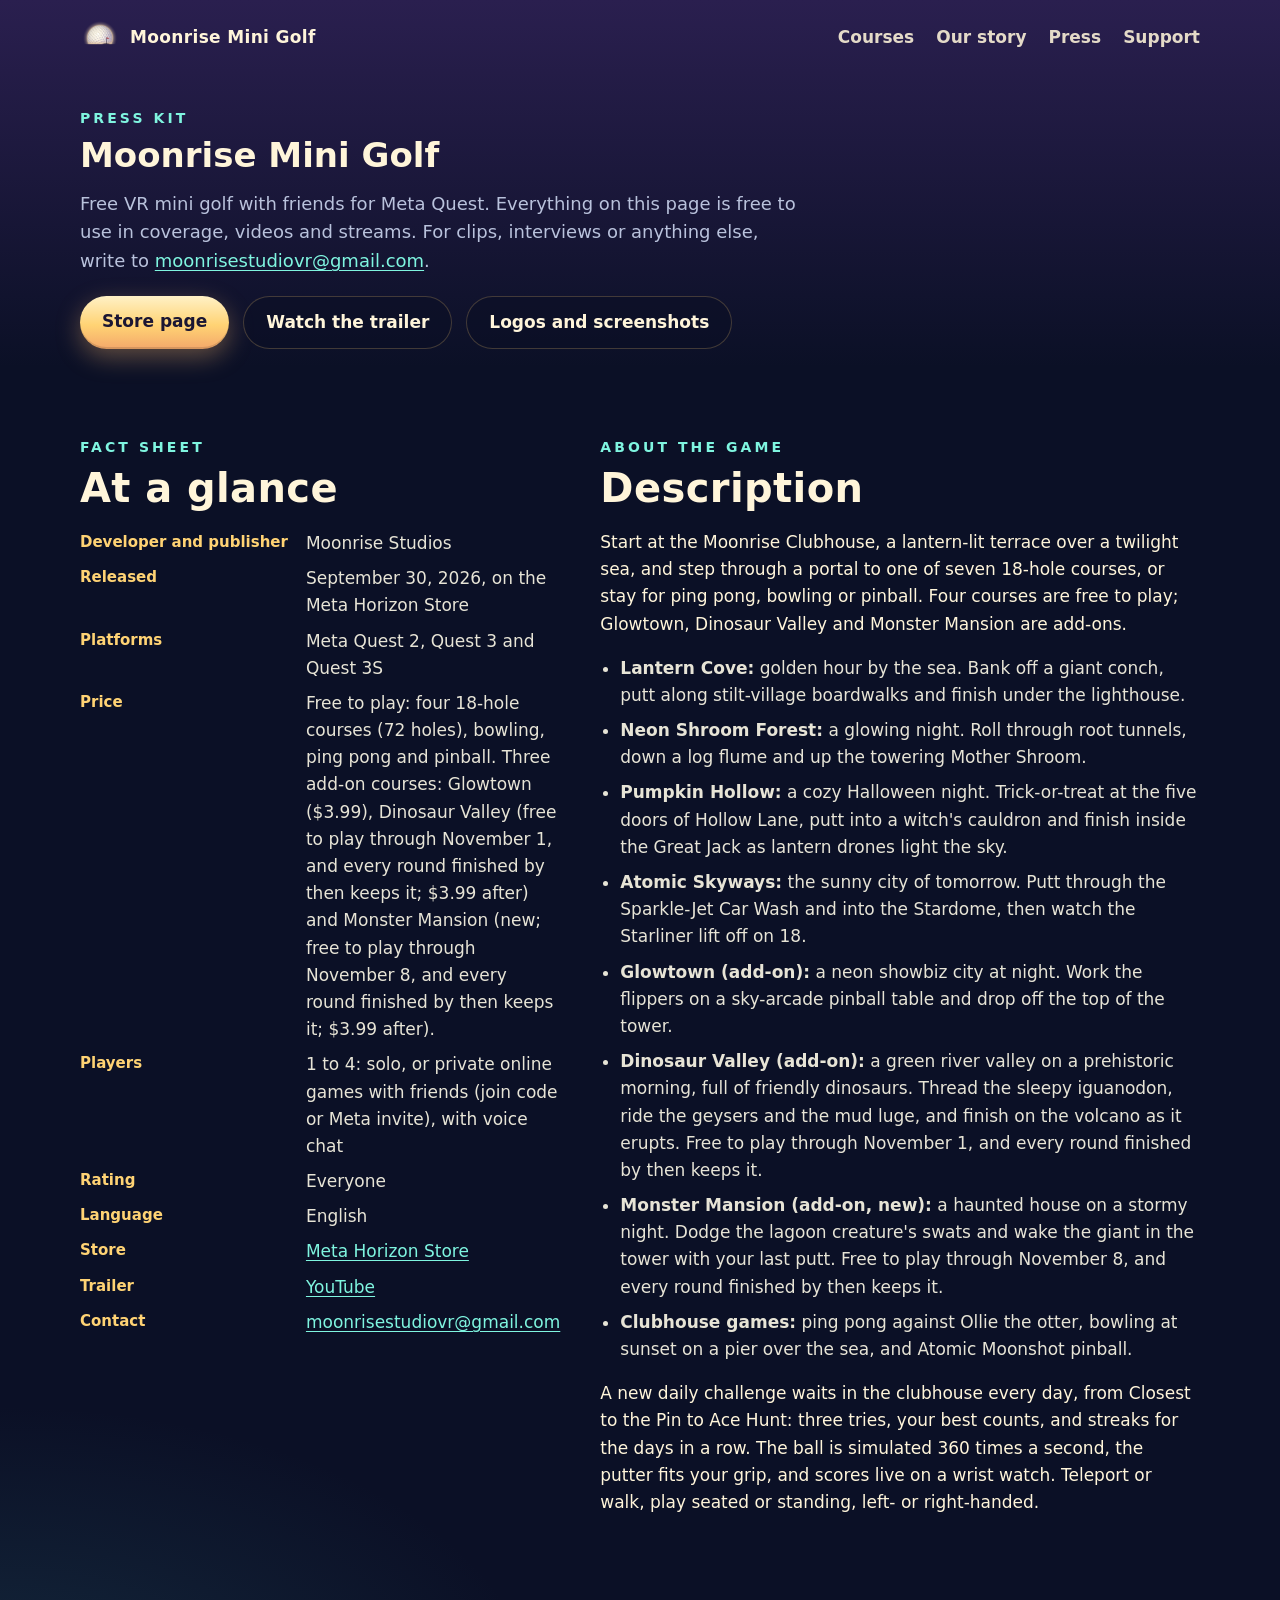
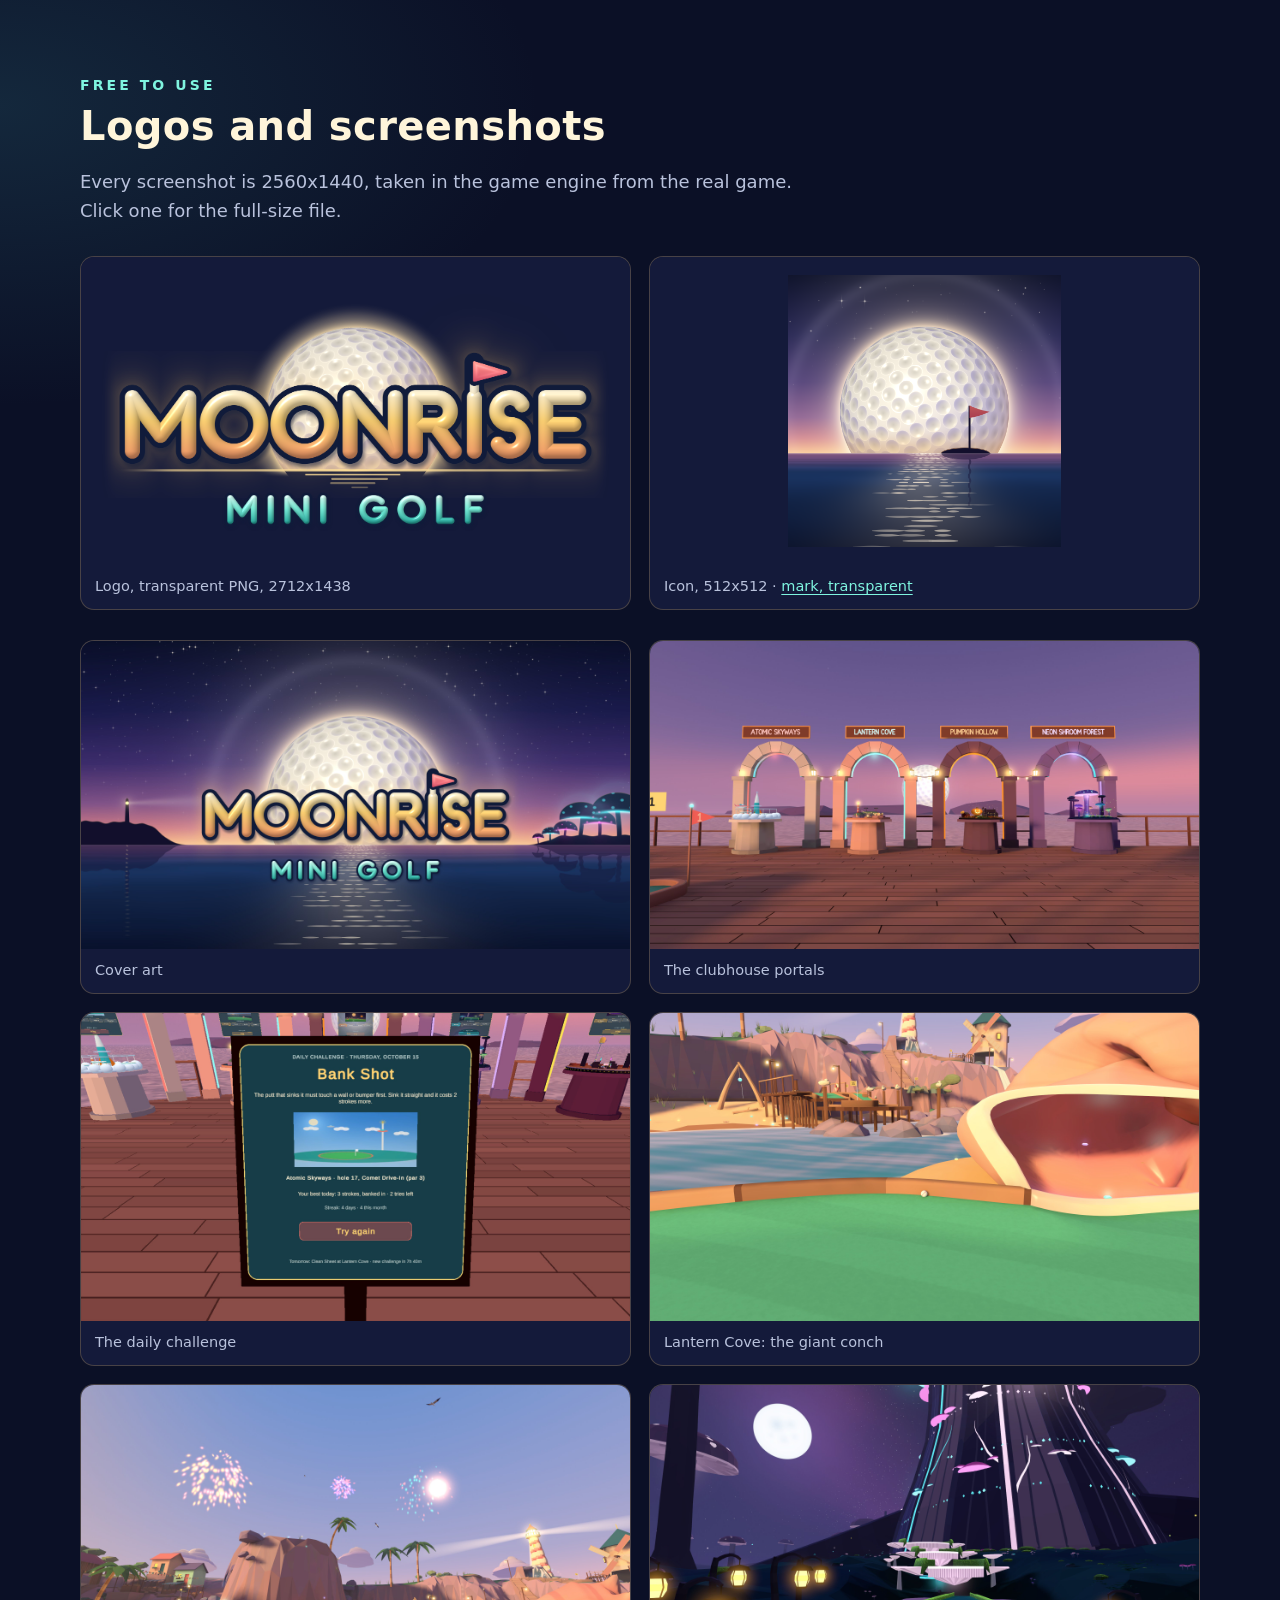
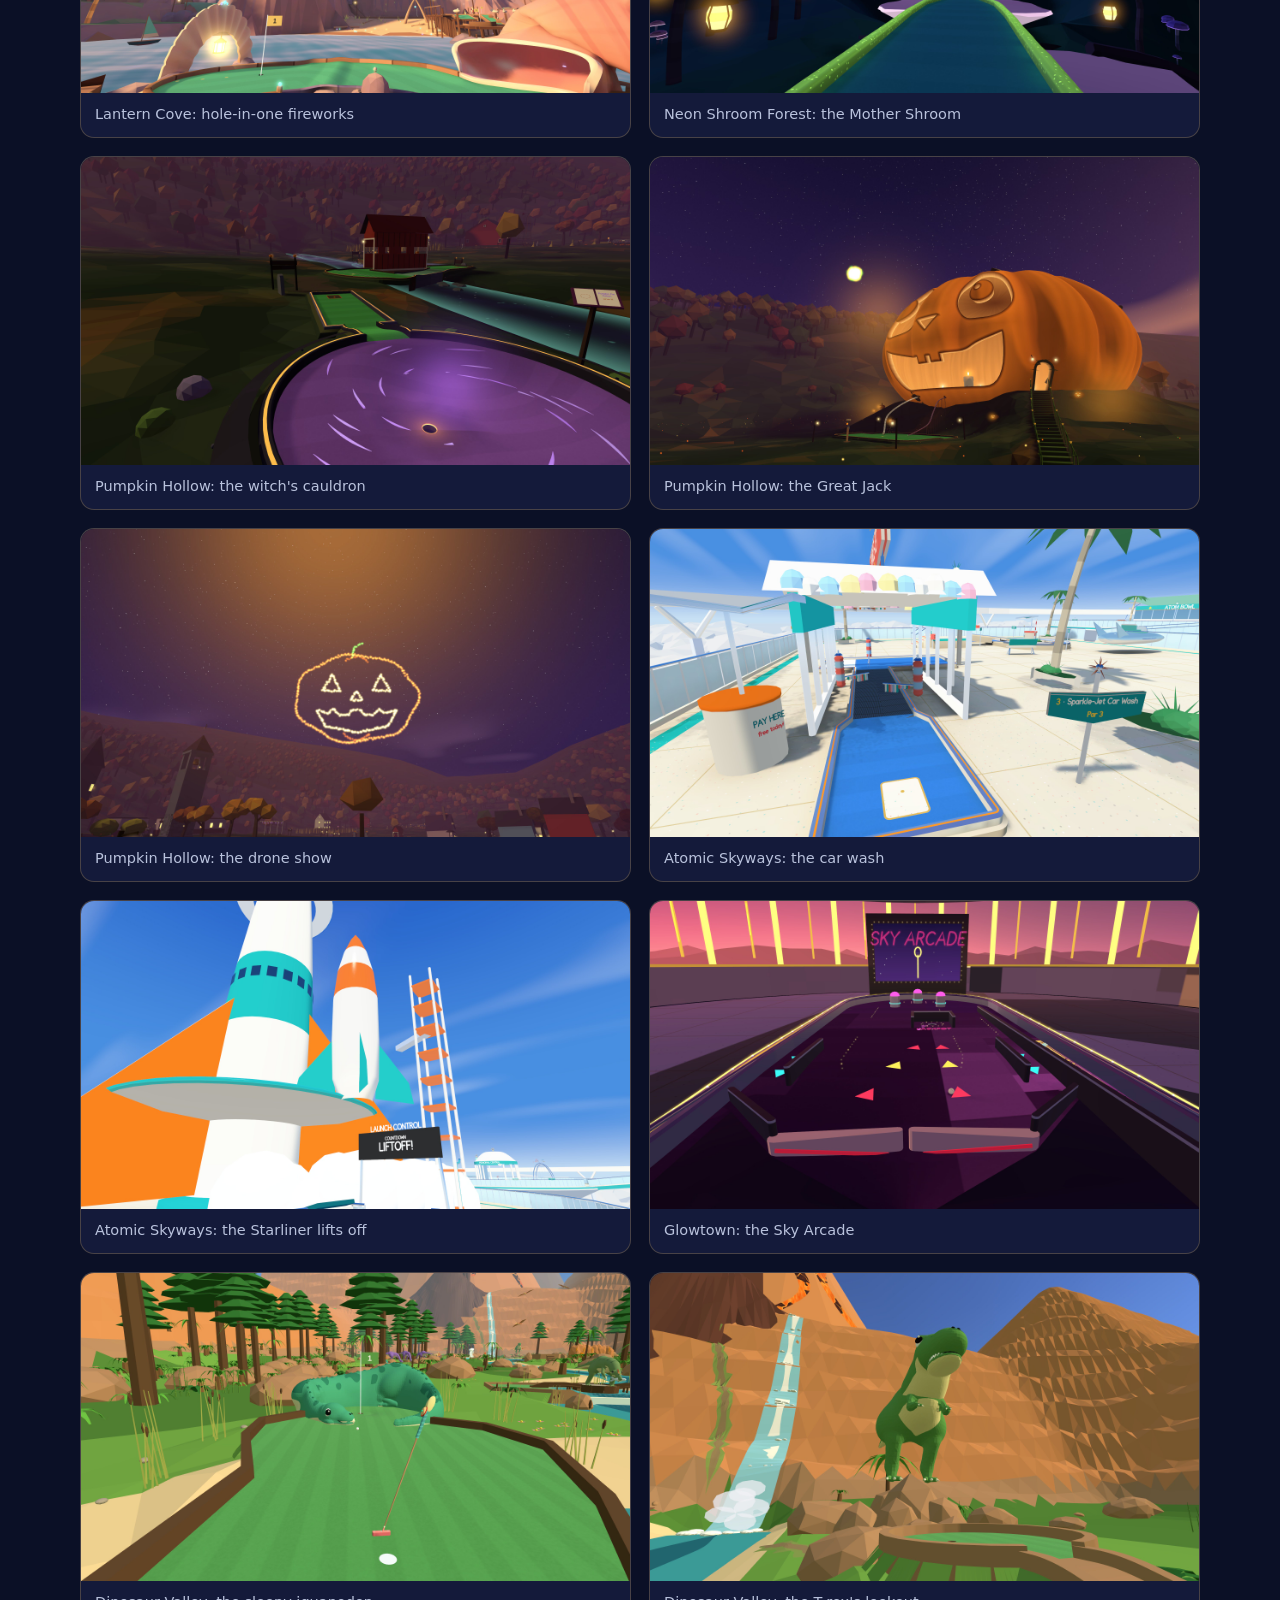
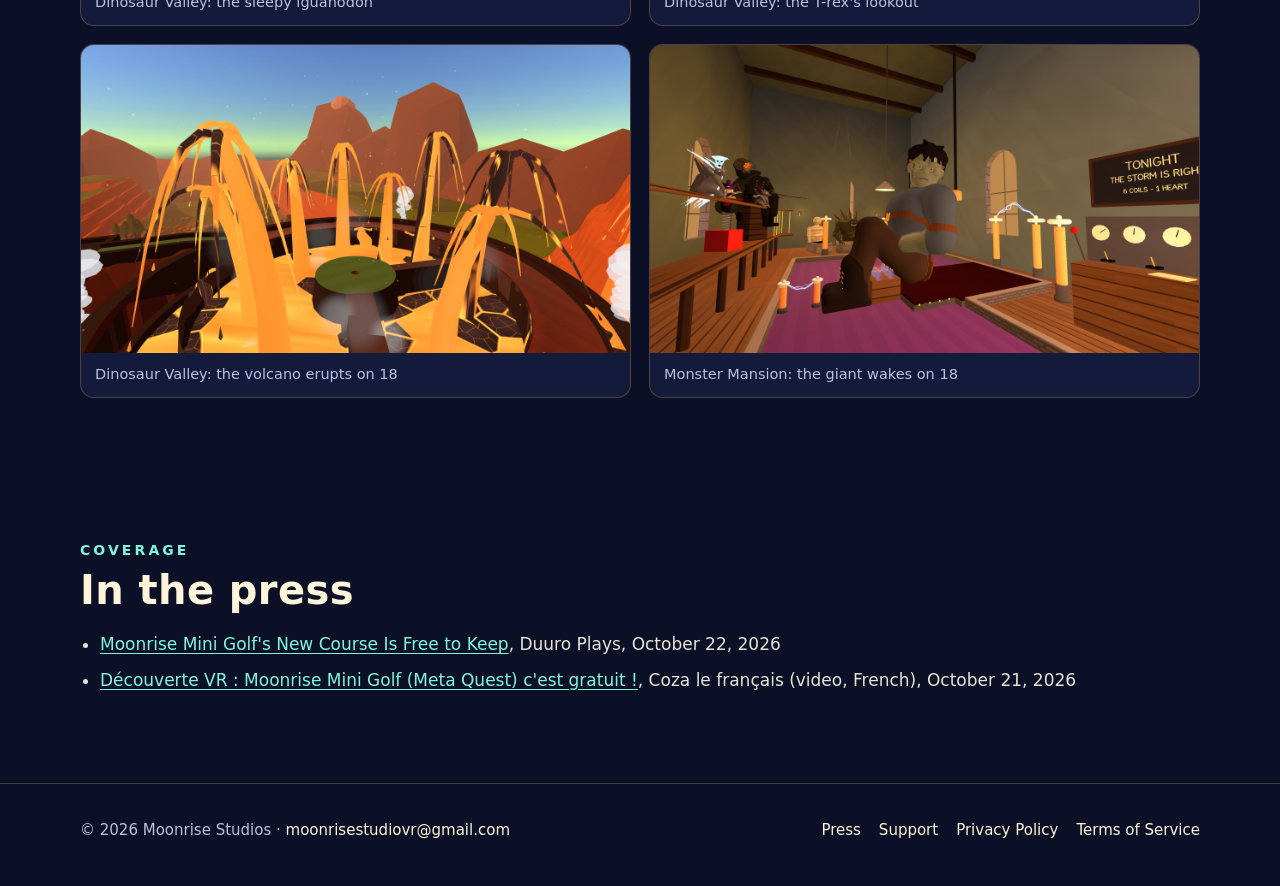
==== commit 05b2b8c6: "Site and press kit: Monster Mansion, the clubhouse games, seven courses Co-Authored-By: Claude Opus " ====
--- a/press.html
+++ b/press.html
@@ -54,7 +54,7 @@
             <dt>Developer and publisher</dt><dd>Moonrise Studios</dd>
             <dt>Released</dt><dd>September 30, 2026, on the Meta Horizon Store</dd>
             <dt>Platforms</dt><dd>Meta Quest 2, Quest 3 and Quest 3S</dd>
-            <dt>Price</dt><dd>Free to play: four 18-hole courses (72 holes). Two add-on courses: Glowtown ($3.99) and Dinosaur Valley (new October 20; free to play through November 1, and every round finished by then keeps it; $3.99 after).</dd>
+            <dt>Price</dt><dd>Free to play: four 18-hole courses (72 holes), bowling, ping pong and pinball. Three add-on courses: Glowtown ($3.99), Dinosaur Valley (free to play through November 1, and every round finished by then keeps it; $3.99 after) and Monster Mansion (new; free to play through November 8, and every round finished by then keeps it; $3.99 after).</dd>
             <dt>Players</dt><dd>1 to 4: solo, or private online games with friends (join code or Meta invite), with voice chat</dd>
             <dt>Rating</dt><dd>Everyone</dd>
             <dt>Language</dt><dd>English</dd>
@@ -65,14 +65,16 @@
         </div>
         <div>
           <h2><span class="eyebrow">About the game</span>Description</h2>
-          <p>Start at the Moonrise Clubhouse, a lantern-lit terrace over a twilight sea, and step through a portal to one of six 18-hole courses. Four are free to play; Glowtown and Dinosaur Valley are add-ons.</p>
+          <p>Start at the Moonrise Clubhouse, a lantern-lit terrace over a twilight sea, and step through a portal to one of seven 18-hole courses, or stay for ping pong, bowling or pinball. Four courses are free to play; Glowtown, Dinosaur Valley and Monster Mansion are add-ons.</p>
           <ul class="press-list">
             <li><strong>Lantern Cove:</strong> golden hour by the sea. Bank off a giant conch, putt along stilt-village boardwalks and finish under the lighthouse.</li>
             <li><strong>Neon Shroom Forest:</strong> a glowing night. Roll through root tunnels, down a log flume and up the towering Mother Shroom.</li>
             <li><strong>Pumpkin Hollow:</strong> a cozy Halloween night. Trick-or-treat at the five doors of Hollow Lane, putt into a witch's cauldron and finish inside the Great Jack as lantern drones light the sky.</li>
             <li><strong>Atomic Skyways:</strong> the sunny city of tomorrow. Putt through the Sparkle-Jet Car Wash and into the Stardome, then watch the Starliner lift off on 18.</li>
             <li><strong>Glowtown (add-on):</strong> a neon showbiz city at night. Work the flippers on a sky-arcade pinball table and drop off the top of the tower.</li>
-            <li><strong>Dinosaur Valley (add-on, new October 20):</strong> a green river valley on a prehistoric morning, full of friendly dinosaurs. Thread the sleepy iguanodon, ride the geysers and the mud luge, and finish on the volcano as it erupts. Free to play through November 1, and every round finished by then keeps it.</li>
+            <li><strong>Dinosaur Valley (add-on):</strong> a green river valley on a prehistoric morning, full of friendly dinosaurs. Thread the sleepy iguanodon, ride the geysers and the mud luge, and finish on the volcano as it erupts. Free to play through November 1, and every round finished by then keeps it.</li>
+            <li><strong>Monster Mansion (add-on, new):</strong> a haunted house on a stormy night. Dodge the lagoon creature's swats and wake the giant in the tower with your last putt. Free to play through November 8, and every round finished by then keeps it.</li>
+            <li><strong>Clubhouse games:</strong> ping pong against Ollie the otter, bowling at sunset on a pier over the sea, and Atomic Moonshot pinball.</li>
           </ul>
           <p>A new daily challenge waits in the clubhouse every day, from Closest to the Pin to Ace Hunt: three tries, your best counts, and streaks for the days in a row. The ball is simulated 360 times a second, the putter fits your grip, and scores live on a wrist watch. Teleport or walk, play seated or standing, left- or right-handed.</p>
         </div>
@@ -103,6 +105,7 @@
           <figure><a href="assets/press/dinosaur-valley-sleepy-iguanodon.jpg"><img loading="lazy" src="assets/press/dinosaur-valley-sleepy-iguanodon.jpg" alt="A putt past a sleepy iguanodon lying across the green"></a><figcaption>Dinosaur Valley: the sleepy iguanodon</figcaption></figure>
           <figure><a href="assets/press/dinosaur-valley-trex-lookout.jpg"><img loading="lazy" src="assets/press/dinosaur-valley-trex-lookout.jpg" alt="A T-rex on his rocky lookout above the course"></a><figcaption>Dinosaur Valley: the T-rex's lookout</figcaption></figure>
           <figure><a href="assets/press/dinosaur-valley-volcano-erupting.jpg"><img loading="lazy" src="assets/press/dinosaur-valley-volcano-erupting.jpg" alt="The volcano erupting around the island green in its crater"></a><figcaption>Dinosaur Valley: the volcano erupts on 18</figcaption></figure>
+          <figure><a href="assets/press/monster-mansion-the-waking.jpg"><img loading="lazy" src="assets/press/monster-mansion-the-waking.jpg" alt="A giant sitting up on a table in a tower room while sparks jump between tall coils"></a><figcaption>Monster Mansion: the giant wakes on 18</figcaption></figure>
         </div>
       </div>
     </section>
